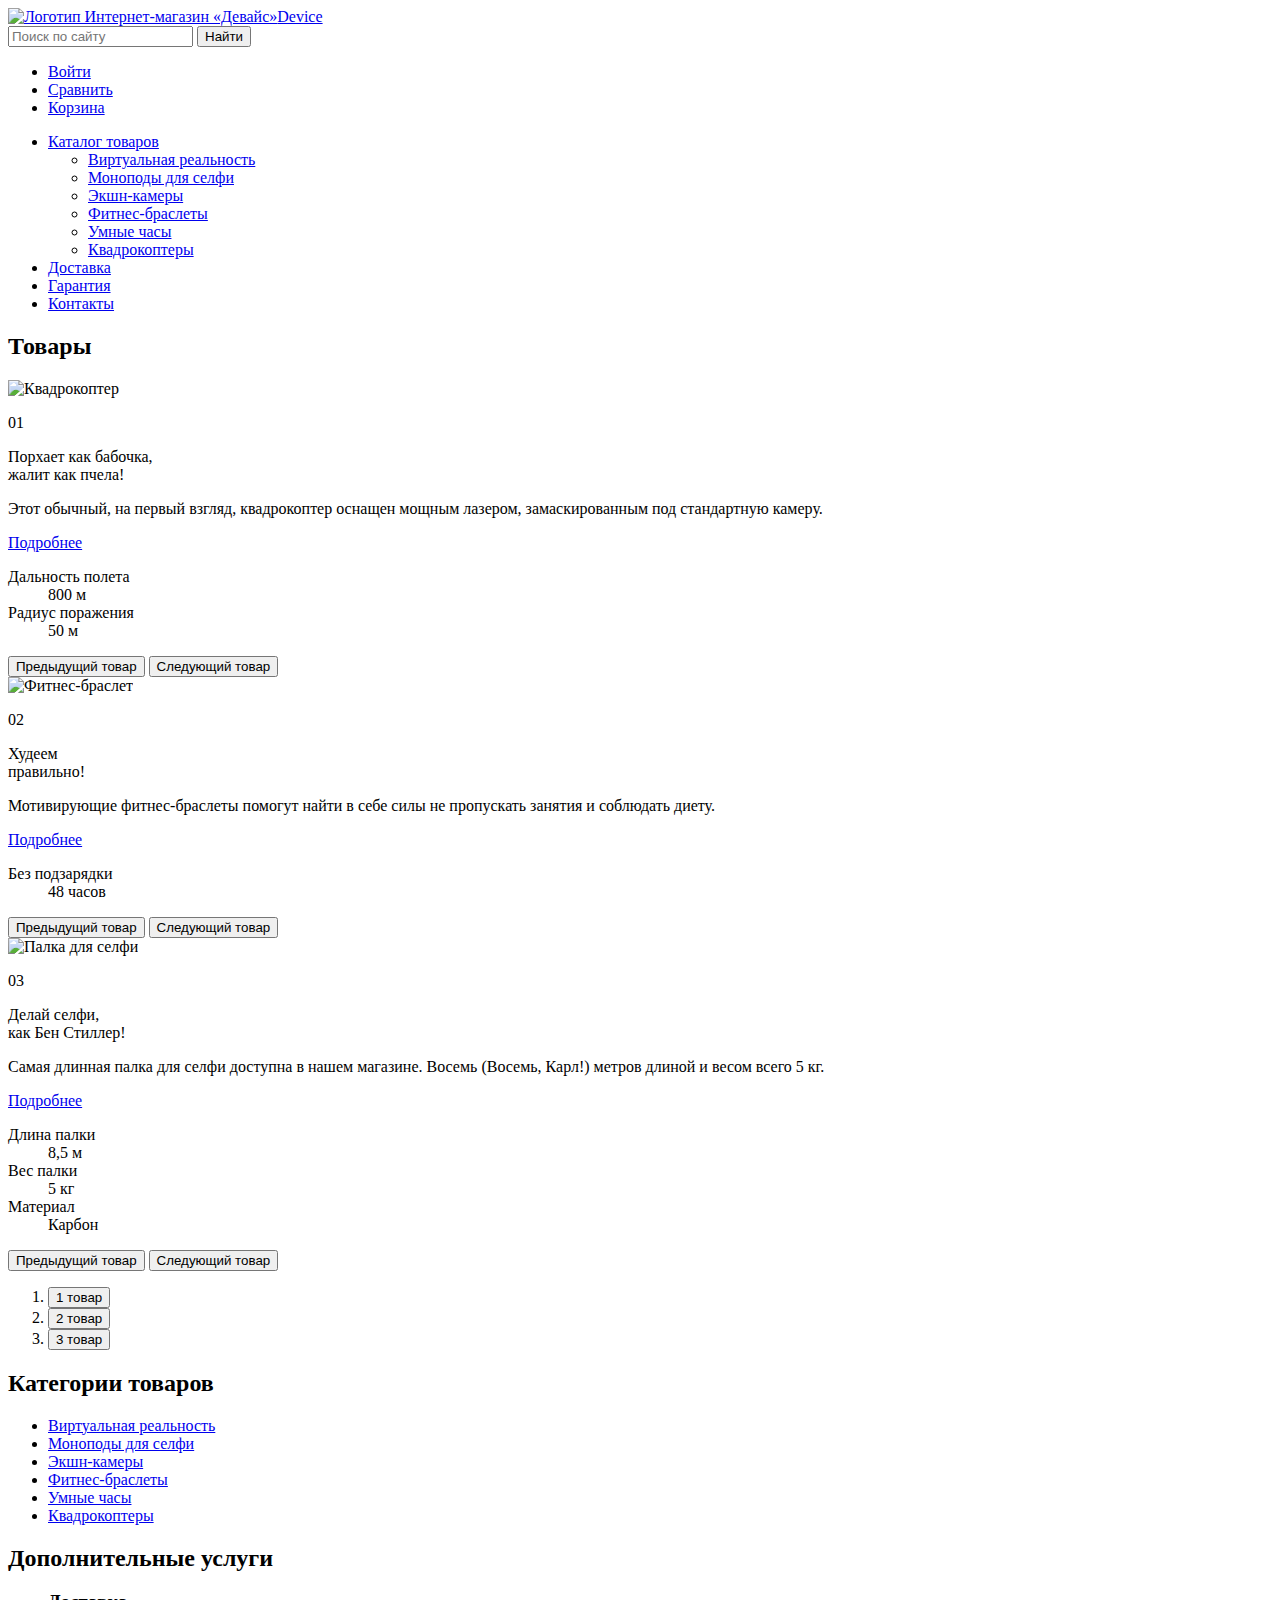
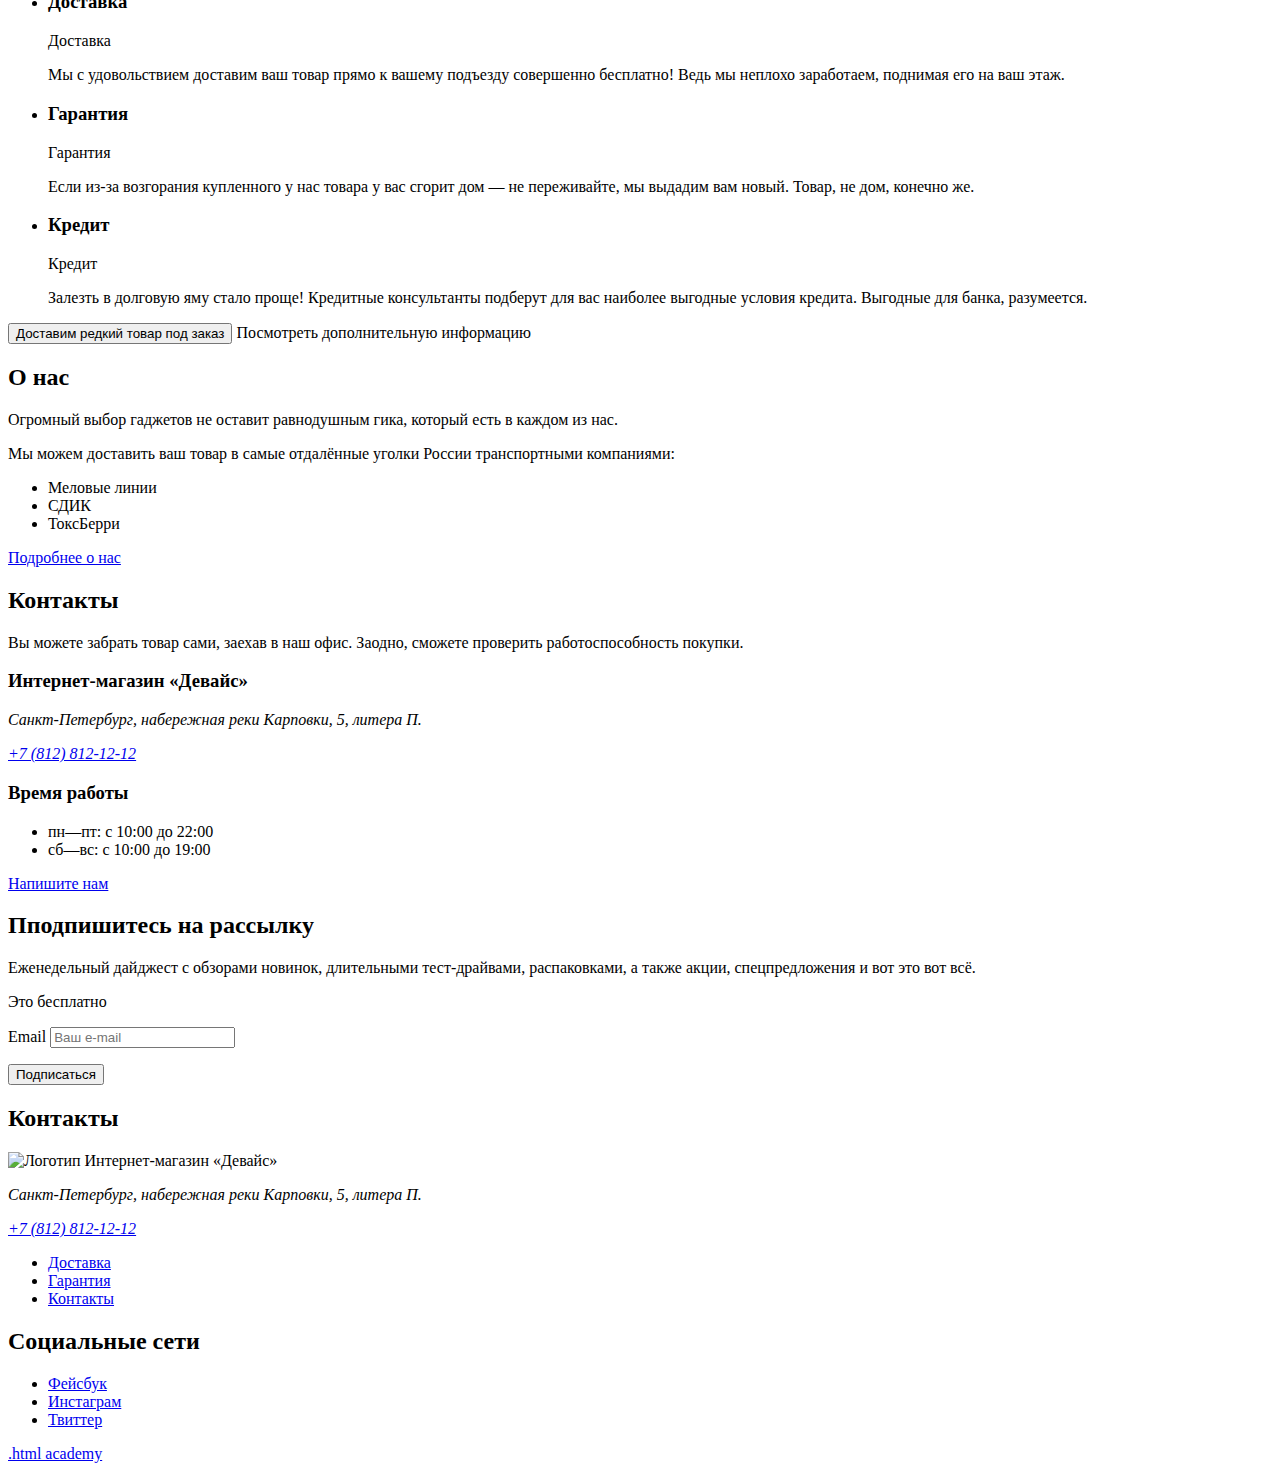
==== index.html @ 85c56234 "Добавление разметки главной страницы" ====
<!DOCTYPE html>
<html lang="ru">
  <head>
    <meta charset="utf-8">
    <title>HTML Academy: Девайс</title>
  </head>
  <body>
    <header>
      <a class="page-header_logo" href="index.html"> <img src="" alt="Логотип Интернет-магазин «Девайс»">Device</a>
      <div class="user-menu"> 
        <form>
          <input type="text" name="search" method="get" placeholder="Поиск по сайту">
          <button type="submit">Найти</button>
        </form>
        <ul>
          <li><a href="#">Войти</a></li>
          <li><a href="#">Сравнить</a></li>
          <li><a href="#">Корзина</a></li>
        </ul>
      </div>
      <nav class="main-menu">
        <ul>
          <li><a href="#">Каталог товаров</a></li>
            <ul>
              <li><a href="#">Виртуальная реальность</a></li>
              <li><a href="#">Моноподы для cелфи</a></li>
              <li><a href="#">Экшн-камеры</a></li>
              <li><a href="#">Фитнес-браслеты</a></li>
              <li><a href="#">Умные часы</a></li>
              <li><a href="#">Квадрокоптеры</a></li>
            </ul>
          <li><a href="#">Доставка</a></li>
          <li><a href="#">Гарантия</a></li>
          <li><a href="#">Контакты</a></li>
        </ul>
      </nav>
    </header>
    <main>
      <section class="items">
        <h2 class="visually-hidden">Товары</h2>
        <div class="item">
          <img class="slider-image" src="" alt="Квадрокоптер" >
          <p>01</p>
          <p>Порхает как бабочка,<br>
           жалит как пчела!</p>
          <p>Этот обычный, на первый взгляд, квадрокоптер оснащен мощным лазером, замаскированным под стандартную камеру.</p>
           <a href="#">Подробнее</a>
           <table>
             <dl>
               <dt>Дальность полета</dt>
                 <dd>800 м</dd>
               <dt>Радиус поражения</dt>
                 <dd>50 м</dd>
             </dl>
           </table>
          <button class="slider-button slider-prev" type="button">
          <span class="visually-hidden">Предыдущий товар</span>
          </button>
          <button class="slider-button slider-next" type="button">
          <span class="visually-hidden">Следующий товар</span>
          </button>
        </div>
        <div class="item">
          <img class="slider-image" src="" alt="Фитнес-браслет" >
          <p>02</p>
          <p>Худеем<br>
            правильно!</p>
          <p>Мотивирующие фитнес-браслеты помогут найти в себе силы не пропускать занятия и соблюдать диету.</p>
           <a href="#">Подробнее</a>
           <table>
             <dl>
               <dt>Без подзарядки</dt>
                 <dd>48 часов</dd>
             </dl>
           </table>
          <button class="slider-button slider-prev" type="button">
          <span class="visually-hidden">Предыдущий товар</span>
          </button>
          <button class="slider-button slider-next" type="button">
          <span class="visually-hidden">Следующий товар</span>
          </button>
        </div>
        <div class="item">
          <img class="slider-image" src="" alt="Палка для селфи" >
          <p>03</p>
          <p>Делай селфи,<br>
            как Бен Стиллер!</p>
          <p>Самая длинная палка для селфи доступна в нашем магазине. Восемь (Восемь, Карл!) метров длиной и весом всего 5 кг.</p>
           <a href="#">Подробнее</a>
           <table>
             <dl>
               <dt>Длина палки</dt>
                <dd>8,5 м</dd>
              <dt>Вес палки</dt>
               <dd>5 кг</dd>
              <dt>Материал</dt>
                <dd>Карбон</dd>
             </dl>
           </table>
          <button class="slider-button slider-prev" type="button">
          <span class="visually-hidden">Предыдущий товар</span>
          </button>
          <button class="slider-button slider-next" type="button">
          <span class="visually-hidden">Следующий товар</span>
          </button>
        </div>
        <ol class="slider-pagination">
          <li class="slider-pagination-item">
            <button class="slider-pagination-button slider-pagination-button-current" type="button">
              <span class="visually-hidden">1 товар</span>
            </button>
          </li>
          <li class="slider-pagination-item">
            <button class="slider-pagination-button" type="button">
              <span class="visually-hidden">2 товар</span>
            </button>
          </li>
          <li class="slider-pagination-item">
            <button class="slider-pagination-button" type="button">
              <span class="visually-hidden">3 товар</span>
            </button>
          </li>
         </ol>
      </section>
      <section class="categories">
        <h2 class="visually-hidden">Категории товаров</h2>
        <ul>
          <li><a href="#">Виртуальная реальность</a></li>
          <li><a href="#">Моноподы для селфи</a></li>
          <li><a href="#">Экшн-камеры</a></li>
          <li><a href="#">Фитнес-браслеты</a></li>
          <li><a href="#">Умные часы</a></li>
          <li><a href="#">Квадрокоптеры</a></li>
        </ul>
      </section>
      <section class="services">
        <h2 class="visually-hidden">Дополнительные услуги</h2>
        <ul class="services-list">
          <li class="services-item">
            <h3>Доставка</h3>
            <span class="services-name">Доставка</span>
            <p>Мы с удовольствием доставим ваш товар прямо к вашему подъезду совершенно бесплатно! Ведь мы неплохо заработаем, поднимая его на ваш этаж.</p>
          </li>
          <li class="services-item">
            <h3>Гарантия</h3>
            <span class="services-name">Гарантия</span>
            <p>Если из-за возгорания купленного у нас товара у вас сгорит дом — не переживайте, мы выдадим вам новый. Товар, не дом, конечно же.</p>
          </li>
          <li class="services-item">
            <h3>Кредит</h3>
            <span class="services-name">Кредит</span>
            <p>Залезть в долговую яму стало проще! Кредитные консультанты подберут для вас наиболее выгодные условия кредита. Выгодные для банка, разумеется.</p>
          </li>
        </ul>
      </section>
      <section class="delivery">
        <button class="button">Доставим редкий товар под заказ</button>
        <span class="visually-hidden">Посмотреть дополнительную информацию</span>
      </section>
      <section class="about">
        <h2>О нас</h2>
        <p>Огромный выбор гаджетов не оставит равнодушным гика, который есть в каждом из нас.</p>
        <p>Мы можем доставить ваш товар в самые отдалённые уголки России транспортными компаниями:</p>
        <ul class="delivery-companies">
          <li class="delivery-company">Меловые линии</li>
          <li class="delivery-company">СДИК</li>
          <li class="delivery-company">ТоксБерри</li>
        </ul>
        <a href="#">Подробнее о нас</a>
     </section>
     <section class="contacts">
       <h2>Контакты</h2>
       <p>Вы можете забрать товар сами, заехав в наш офис.
        Заодно, сможете проверить работоспособность покупки. </p>
        <h3>Интернет-магазин «Девайс»</h3>
        <address class="contacts-address">
          <p class="contacts-address-text">Санкт-Петербург, набережная реки Карповки, 5, литера П.</p>
          <a class="contacts-phone" href="tel:88128121212">+7 (812) 812-12-12</a>
        </address>
        <h3 class="contacts-subtitle">Время работы</h3>
        <ul class="contacts-schedule">
          <li class="contacts-schedule-item">пн—пт: с 10:00 до 22:00</li>
          <li class="contacts-schedule-item">сб—вс: с 10:00 до 19:00</li>
        </ul>
        <a class="button" href="#">Напишите нам</a>
     </section>
     <section class="newsletter">
      <h2 class="page-footer-title">Пподпишитесь на рассылку</h2>
      <p>Еженедельный дайджест с обзорами новинок, длительными тест-драйвами, распаковками, а также акции, спецпредложения и вот это вот всё.</p>
      <p>Это бесплатно</p>
      <form class="newsletter-form" action="https://echo.htmlacademy.ru/" method="post">
        <p class="newsletter-email">
          <label class="visually-hidden" for="newsletter-email">Email</label>
          <input class="field"  placeholder="Ваш e-mail" type="email" name="newsletter-email" id="newsletter-email" required>
        </p>
        <button class="button newsletter-button" type="submit">
          <span>Подписаться</span>
        </button>
      </form>
    </section>
    </main>
    <footer class="page-footer">
      <section class="footer-contacts">
        <h2 class="visually-hidden">Контакты</h2>
        <img class="footer-contacts-logo" src="" alt="Логотип Интернет-магазин «Девайс»">
        <address class="footer-contacts-address">
          <p class="about-text">Санкт-Петербург, набережная реки Карповки, 5, литера П.</p>
          <a class="contacts-phone" href="tel:88128121212">+7 (812) 812-12-12</a>
        </address>
      </section>
      <section class="footer-menu">
        <ul>
          <li><a href="#">Доставка</a></li>
          <li><a href="#">Гарантия</a></li>
          <li><a href="#">Контакты</a></li>
        </ul>
      </section>
      <section class="footer-social">
        <h2 class="visually-hidden">Социальные сети</h2>
        <ul class="footer-social-list">
          <li class="footer-social-item">
            <a class="button" href="#">
              <span class="visually-hidden">Фейсбук</span>
            </a>
          </li>          
          <li class="footer-social-item">
            <a class="button" href="#">
              <span class="visually-hidden">Инстаграм</span>
            </a>
          </li>          
          <li class="footer-social-item">
            <a class="button" href="#">
              <span class="visually-hidden">Твиттер</span>
            </a>
          </li>
        </ul>
        <p class="about-text"><a class="htmlacademy-link" href="https://htmlacademy.ru/">.html academy</a></p>
      </section>
    </footer>
  </body>
</html>
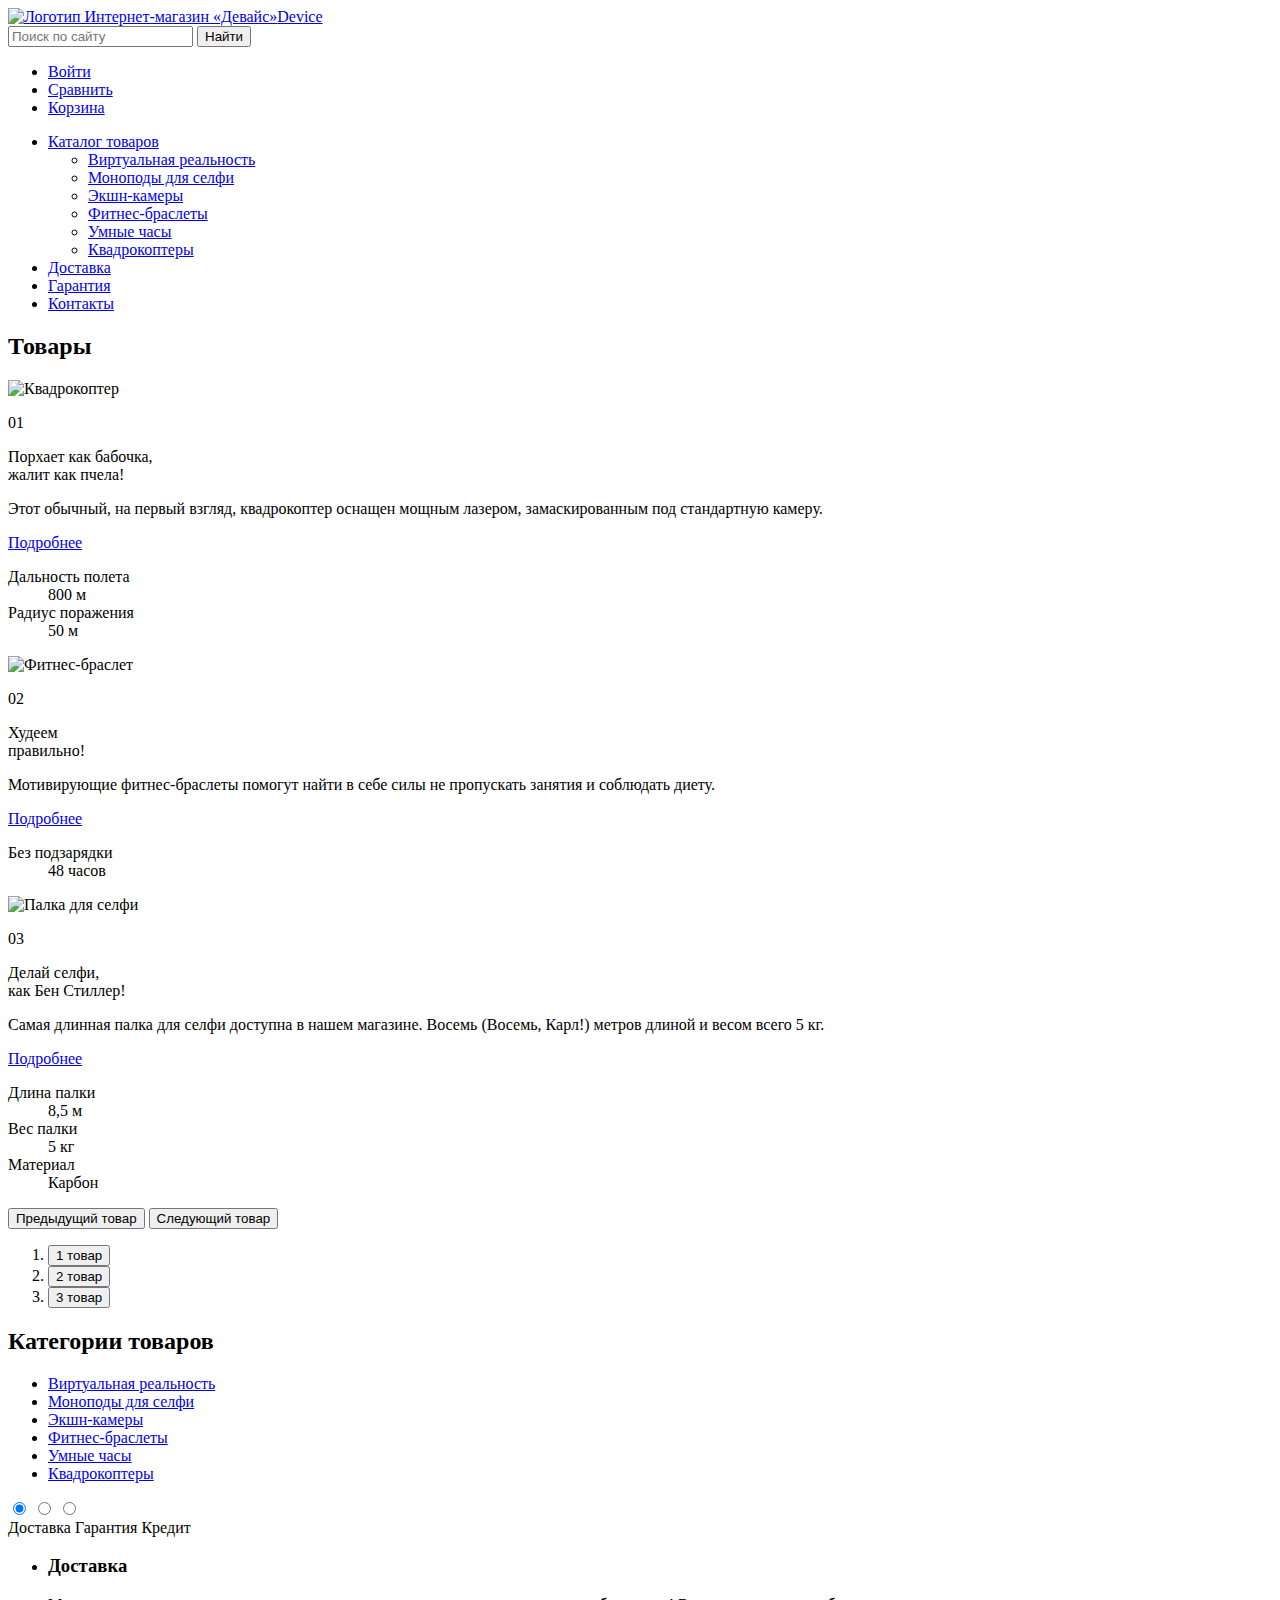
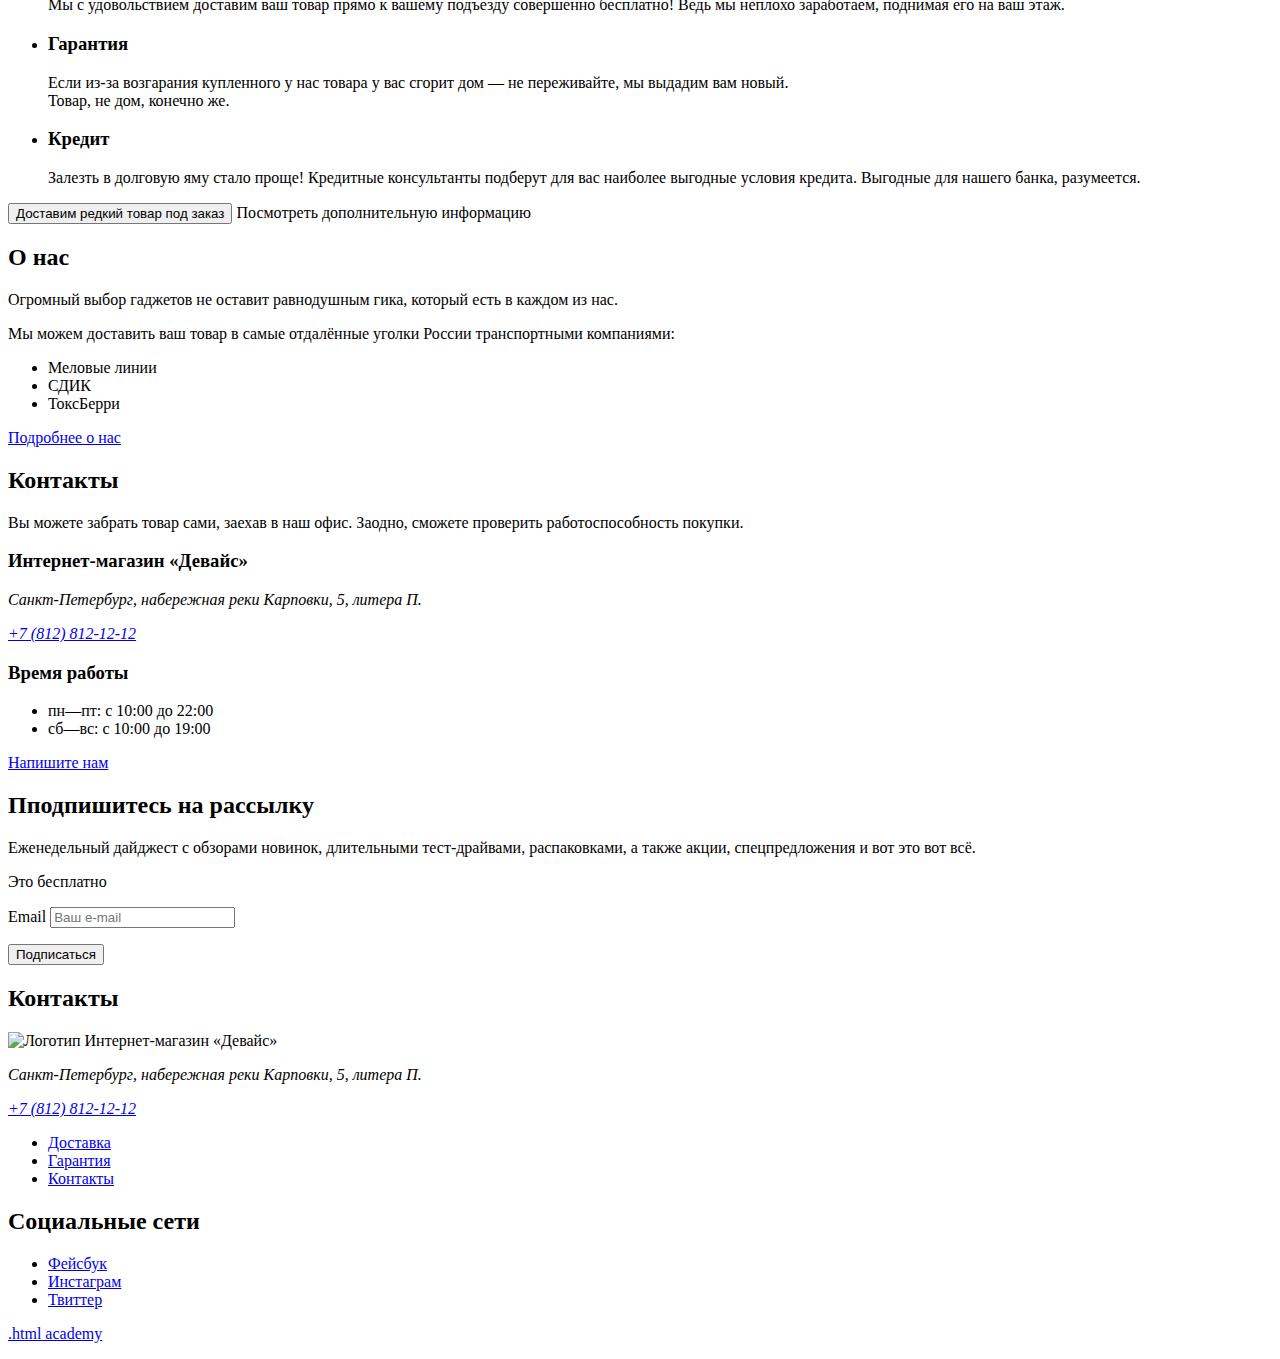
==== commit 9ace1895: "разметка главной страницы" ====
--- a/index.html
+++ b/index.html
@@ -9,7 +9,7 @@
       <a class="page-header_logo" href="index.html"> <img src="" alt="Логотип Интернет-магазин «Девайс»">Device</a>
       <div class="user-menu"> 
         <form>
-          <input type="text" name="search" method="get" placeholder="Поиск по сайту">
+          <input type="search" name="search" placeholder="Поиск по сайту">
           <button type="submit">Найти</button>
         </form>
         <ul>
@@ -20,15 +20,15 @@
       </div>
       <nav class="main-menu">
         <ul>
-          <li><a href="#">Каталог товаров</a></li>
-            <ul>
+          <li><a href="catalog.html">Каталог товаров</a>
+            <ul class="sub-menu">
               <li><a href="#">Виртуальная реальность</a></li>
               <li><a href="#">Моноподы для cелфи</a></li>
               <li><a href="#">Экшн-камеры</a></li>
               <li><a href="#">Фитнес-браслеты</a></li>
               <li><a href="#">Умные часы</a></li>
               <li><a href="#">Квадрокоптеры</a></li>
-            </ul>
+            </ul></li>
           <li><a href="#">Доставка</a></li>
           <li><a href="#">Гарантия</a></li>
           <li><a href="#">Контакты</a></li>
@@ -45,20 +45,12 @@
            жалит как пчела!</p>
           <p>Этот обычный, на первый взгляд, квадрокоптер оснащен мощным лазером, замаскированным под стандартную камеру.</p>
            <a href="#">Подробнее</a>
-           <table>
              <dl>
                <dt>Дальность полета</dt>
                  <dd>800 м</dd>
                <dt>Радиус поражения</dt>
                  <dd>50 м</dd>
              </dl>
-           </table>
-          <button class="slider-button slider-prev" type="button">
-          <span class="visually-hidden">Предыдущий товар</span>
-          </button>
-          <button class="slider-button slider-next" type="button">
-          <span class="visually-hidden">Следующий товар</span>
-          </button>
         </div>
         <div class="item">
           <img class="slider-image" src="" alt="Фитнес-браслет" >
@@ -67,18 +59,10 @@
             правильно!</p>
           <p>Мотивирующие фитнес-браслеты помогут найти в себе силы не пропускать занятия и соблюдать диету.</p>
            <a href="#">Подробнее</a>
-           <table>
-             <dl>
+            <dl>
                <dt>Без подзарядки</dt>
                  <dd>48 часов</dd>
-             </dl>
-           </table>
-          <button class="slider-button slider-prev" type="button">
-          <span class="visually-hidden">Предыдущий товар</span>
-          </button>
-          <button class="slider-button slider-next" type="button">
-          <span class="visually-hidden">Следующий товар</span>
-          </button>
+            </dl>
         </div>
         <div class="item">
           <img class="slider-image" src="" alt="Палка для селфи" >
@@ -87,7 +71,6 @@
             как Бен Стиллер!</p>
           <p>Самая длинная палка для селфи доступна в нашем магазине. Восемь (Восемь, Карл!) метров длиной и весом всего 5 кг.</p>
            <a href="#">Подробнее</a>
-           <table>
              <dl>
                <dt>Длина палки</dt>
                 <dd>8,5 м</dd>
@@ -96,14 +79,13 @@
               <dt>Материал</dt>
                 <dd>Карбон</dd>
              </dl>
-           </table>
+        </div>
           <button class="slider-button slider-prev" type="button">
           <span class="visually-hidden">Предыдущий товар</span>
           </button>
           <button class="slider-button slider-next" type="button">
           <span class="visually-hidden">Следующий товар</span>
           </button>
-        </div>
         <ol class="slider-pagination">
           <li class="slider-pagination-item">
             <button class="slider-pagination-button slider-pagination-button-current" type="button">
@@ -133,25 +115,31 @@
           <li><a href="#">Квадрокоптеры</a></li>
         </ul>
       </section>
-      <section class="services">
-        <h2 class="visually-hidden">Дополнительные услуги</h2>
-        <ul class="services-list">
-          <li class="services-item">
-            <h3>Доставка</h3>
-            <span class="services-name">Доставка</span>
-            <p>Мы с удовольствием доставим ваш товар прямо к вашему подъезду совершенно бесплатно! Ведь мы неплохо заработаем, поднимая его на ваш этаж.</p>
-          </li>
-          <li class="services-item">
-            <h3>Гарантия</h3>
-            <span class="services-name">Гарантия</span>
-            <p>Если из-за возгорания купленного у нас товара у вас сгорит дом — не переживайте, мы выдадим вам новый. Товар, не дом, конечно же.</p>
-          </li>
-          <li class="services-item">
-            <h3>Кредит</h3>
-            <span class="services-name">Кредит</span>
-            <p>Залезть в долговую яму стало проще! Кредитные консультанты подберут для вас наиболее выгодные условия кредита. Выгодные для банка, разумеется.</p>
-          </li>
-        </ul>
+      <section class="support">
+        <div class="support__container">
+          <input class="support__btn-1 visually-hidden" type="radio" name="support-toggle" id="support-1" checked="checked">
+          <input class="support__btn-2 visually-hidden" type="radio" name="support-toggle" id="support-2">
+          <input class="support__btn-3 visually-hidden" type="radio" name="support-toggle" id="support-3">
+          <div class="support__nav">
+            <label for="support-1">Доставка</label>
+            <label for="support-2">Гарантия</label>
+            <label for="support-3">Кредит</label>
+          </div>
+          <ul class="support__text">
+            <li class="support__item support__item--1">
+              <h3>Доставка</h3>
+              <p>Мы с удовольствием доставим ваш товар прямо к вашему подъезду совершенно бесплатно! Ведь мы неплохо заработаем, поднимая его на ваш этаж.</p>
+            </li>
+            <li class="support__item support__item--2">
+              <h3>Гарантия</h3>
+              <p>Если из-за возгарания купленного у нас товара у вас сгорит дом — не переживайте, мы выдадим вам новый.<br>Товар, не дом, конечно же.</p>
+            </li>
+            <li class="support__item support__item--3">
+              <h3>Кредит</h3>
+              <p>Залезть в долговую яму стало проще! Кредитные консультанты подберут для вас наиболее выгодные условия кредита. Выгодные для нашего банка, разумеется.</p>
+            </li>
+          </ul>
+        </div>
       </section>
       <section class="delivery">
         <button class="button">Доставим редкий товар под заказ</button>
@@ -193,9 +181,7 @@
           <label class="visually-hidden" for="newsletter-email">Email</label>
           <input class="field"  placeholder="Ваш e-mail" type="email" name="newsletter-email" id="newsletter-email" required>
         </p>
-        <button class="button newsletter-button" type="submit">
-          <span>Подписаться</span>
-        </button>
+        <button class="button newsletter-button" type="submit">Подписаться</button>
       </form>
     </section>
     </main>
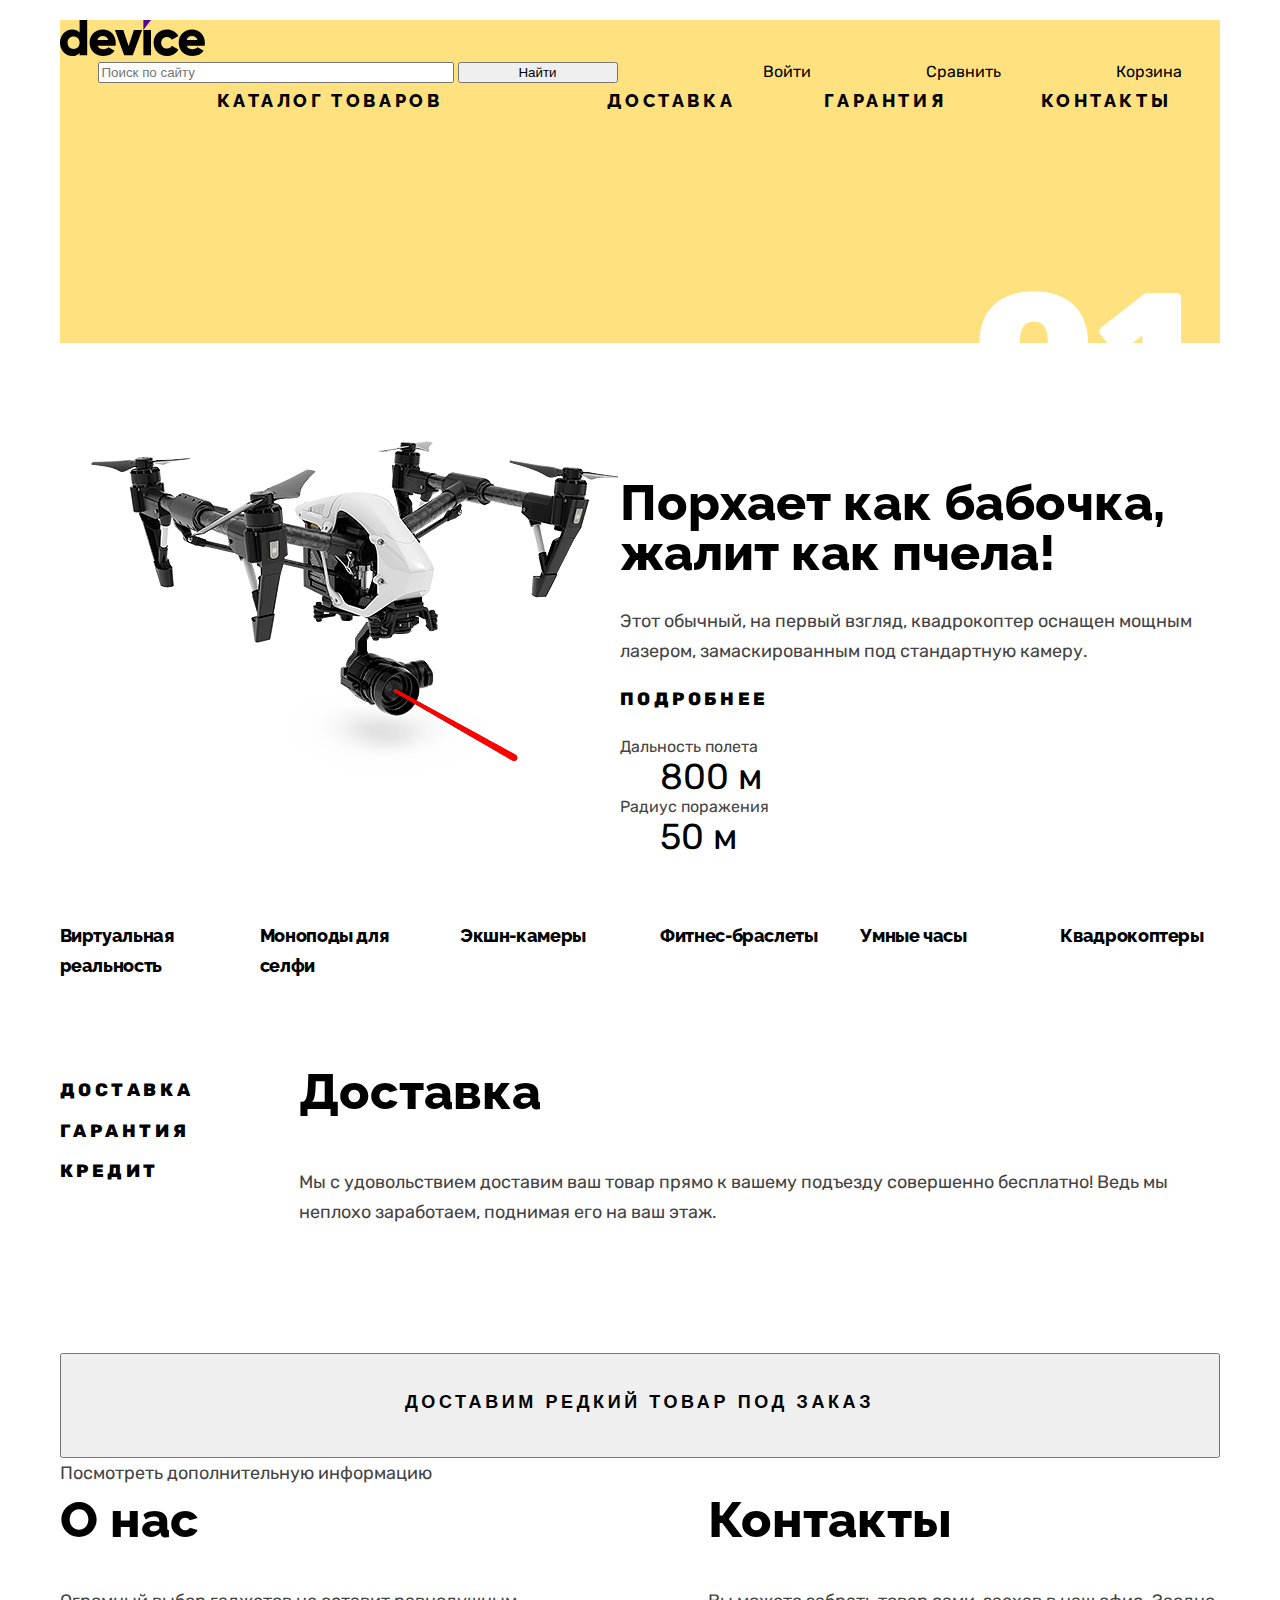
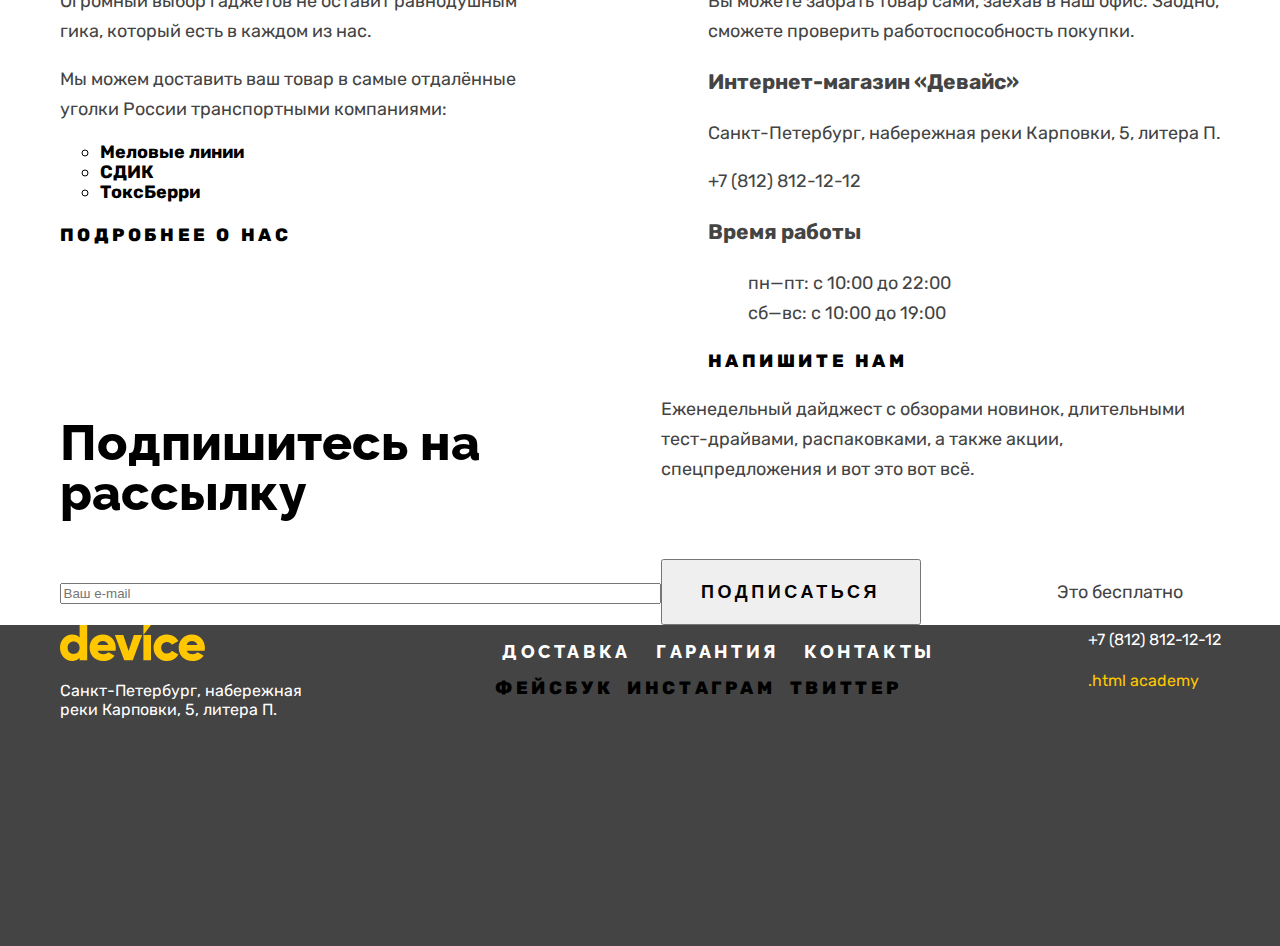
==== commit 56dee6f1: "Сетка страницы и крупных блоков на флексах для главной страницы, страницы каталога" ====
--- a/index.html
+++ b/index.html
@@ -3,81 +3,113 @@
   <head>
     <meta charset="utf-8">
     <title>HTML Academy: Девайс</title>
+    <link rel="stylesheet" href="css/styles.css">
   </head>
   <body>
-    <header>
-      <a class="page-header_logo" href="index.html"> <img src="" alt="Логотип Интернет-магазин «Девайс»">Device</a>
-      <div class="user-menu"> 
-        <form>
+    <header class="page-header">
+      <div class="navigation"> 
+      <a class="page-header_logo" href="index.html">
+        <img class="page-header_logo" src="img/header/logo-header.svg" width="145" height="36" alt="Логотип Интернет-магазин «Девайс»"></a>
+      <div class="user-menu">
+    
+        <form class="search">
           <input type="search" name="search" placeholder="Поиск по сайту">
           <button type="submit">Найти</button>
         </form>
-        <ul>
-          <li><a href="#">Войти</a></li>
-          <li><a href="#">Сравнить</a></li>
-          <li><a href="#">Корзина</a></li>
+        <ul class="navigation-list">
+          <li class="navigation-item">
+            <a class="navigation-link" href="#">Войти</a>
+          </li>
+          <li class="navigation-item">
+            <a class="navigation-link" href="#">Сравнить</a>
+          </li>
+          <li class="navigation-item">
+            <a class="navigation-link" href="#">Корзина</a>
+          </li>
         </ul>
       </div>
-      <nav class="main-menu">
-        <ul>
-          <li><a href="catalog.html">Каталог товаров</a>
-            <ul class="sub-menu">
-              <li><a href="#">Виртуальная реальность</a></li>
-              <li><a href="#">Моноподы для cелфи</a></li>
-              <li><a href="#">Экшн-камеры</a></li>
-              <li><a href="#">Фитнес-браслеты</a></li>
-              <li><a href="#">Умные часы</a></li>
-              <li><a href="#">Квадрокоптеры</a></li>
+      <nav class="main-container main-menu">
+        <ul class="main-menu-list">
+          <li class="main-menu-item head-sub"><a class="main-menu-link" href="catalog.html">Каталог товаров</a>
+            <ul class="sub-menu-list">
+              <li class="sub-menu-item">
+                <a class="sub-menu-link" href="#">Виртуальная реальность</a>
+              </li>
+              <li class="sub-menu-item">
+                <a class="sub-menu-link" href="#">Моноподы для cелфи</a>
+              </li>
+              <li class="sub-menu-item">
+                <a class="sub-menu-link" href="#">Экшн-камеры</a>
+              </li>
+              <li class="sub-menu-item">
+                <a class="sub-menu-link" href="#">Фитнес-браслеты</a>
+              </li>
+              <li class="sub-menu-item">
+                <a class="sub-menu-link" href="#">Умные часы</a>
+              </li>
+              <li class="sub-menu-item">
+                <a class="sub-menu-link" href="#">Квадрокоптеры</a>
+              </li>
             </ul></li>
-          <li><a href="#">Доставка</a></li>
-          <li><a href="#">Гарантия</a></li>
-          <li><a href="#">Контакты</a></li>
+          <li class="main-menu-item">
+            <a class="main-menu-link" href="#">Доставка</a>
+          </li>
+          <li class="main-menu-item">
+            <a class="main-menu-link" href="#">Гарантия</a>
+          </li>
+          <li class="main-menu-item">
+            <a class="main-menu-link" href="#">Контакты</a>
+          </li>
         </ul>
       </nav>
+    </div>
     </header>
-    <main>
+    <main class="main-index">
+      <div class="page-container">
       <section class="items">
         <h2 class="visually-hidden">Товары</h2>
         <div class="item">
-          <img class="slider-image" src="" alt="Квадрокоптер" >
-          <p>01</p>
-          <p>Порхает как бабочка,<br>
+          <img class="slider-image" src="img/slider/slider-1.png" width="560" height="560" alt="Квадрокоптер" >
+          <div class="item-desc">
+          <p class="item-numder">01</p>
+          <p class="item-title">Порхает как бабочка,<br>
            жалит как пчела!</p>
-          <p>Этот обычный, на первый взгляд, квадрокоптер оснащен мощным лазером, замаскированным под стандартную камеру.</p>
-           <a href="#">Подробнее</a>
+          <p class="item-description">Этот обычный, на первый взгляд, квадрокоптер оснащен мощным лазером, замаскированным под стандартную камеру.</p>
+           <a class="button" href="#">Подробнее</a>
              <dl>
-               <dt>Дальность полета</dt>
-                 <dd>800 м</dd>
-               <dt>Радиус поражения</dt>
-                 <dd>50 м</dd>
+               <dt class="description">Дальность полета</dt>
+                 <dd class="value">800 м</dd>
+               <dt class="description">Радиус поражения</dt>
+                 <dd class="value">50 м</dd>
              </dl>
+            </div>
+        </div>
+      <!--  <div class="item">
+          <img class="slider-image" src="img/slider/slider-2.png" width="560" height="560" alt="Фитнес-браслет" >
+          <p class="item-numder">02</p>
+          <p class="item-title">Худеем<br>
+            правильно!</p>
+          <p class="item-description">Мотивирующие фитнес-браслеты помогут найти в себе силы не пропускать занятия и соблюдать диету.</p>
+           <a class="button" href="#">Подробнее</a>
+            <dl>
+               <dt class="description">Без подзарядки</dt>
+                 <dd class="value">48 часов</dd>
+            </dl>
         </div>
         <div class="item">
-          <img class="slider-image" src="" alt="Фитнес-браслет" >
-          <p>02</p>
-          <p>Худеем<br>
-            правильно!</p>
-          <p>Мотивирующие фитнес-браслеты помогут найти в себе силы не пропускать занятия и соблюдать диету.</p>
-           <a href="#">Подробнее</a>
-            <dl>
-               <dt>Без подзарядки</dt>
-                 <dd>48 часов</dd>
-            </dl>
-        </div>
-        <div class="item">
-          <img class="slider-image" src="" alt="Палка для селфи" >
-          <p>03</p>
-          <p>Делай селфи,<br>
+          <img class="slider-image" src="img/slider/slider-3.png" width="560" height="560" alt="Палка для селфи" >
+          <p class="item-numder">03</p>
+          <p class="item-title">Делай селфи,<br>
             как Бен Стиллер!</p>
-          <p>Самая длинная палка для селфи доступна в нашем магазине. Восемь (Восемь, Карл!) метров длиной и весом всего 5 кг.</p>
-           <a href="#">Подробнее</a>
+          <p class="item-description">Самая длинная палка для селфи доступна в нашем магазине. Восемь (Восемь, Карл!) метров длиной и весом всего 5 кг.</p>
+           <a class="button" href="#">Подробнее</a>
              <dl>
-               <dt>Длина палки</dt>
-                <dd>8,5 м</dd>
-              <dt>Вес палки</dt>
-               <dd>5 кг</dd>
-              <dt>Материал</dt>
-                <dd>Карбон</dd>
+               <dt class="description">Длина палки</dt>
+                <dd class="value">8,5 м</dd>
+              <dt class="description">Вес палки</dt>
+               <dd class="value">5 кг</dd>
+              <dt class="description">Материал</dt>
+                <dd class="value">Карбон</dd>
              </dl>
         </div>
           <button class="slider-button slider-prev" type="button">
@@ -101,43 +133,44 @@
             <button class="slider-pagination-button" type="button">
               <span class="visually-hidden">3 товар</span>
             </button>
-          </li>
+          </li> -->
          </ol>
       </section>
       <section class="categories">
         <h2 class="visually-hidden">Категории товаров</h2>
-        <ul>
-          <li><a href="#">Виртуальная реальность</a></li>
-          <li><a href="#">Моноподы для селфи</a></li>
-          <li><a href="#">Экшн-камеры</a></li>
-          <li><a href="#">Фитнес-браслеты</a></li>
-          <li><a href="#">Умные часы</a></li>
-          <li><a href="#">Квадрокоптеры</a></li>
+        <ul class="categories-list">
+          <li class="categories-item"><a class="categories-link" href="#">Виртуальная реальность</a></li>
+          <li class="categories-item"><a class="categories-link" href="#">Моноподы для селфи</a></li>
+          <li class="categories-item"><a class="categories-link" href="#">Экшн-камеры</a></li>
+          <li class="categories-item"><a class="categories-link" href="#">Фитнес-браслеты</a></li>
+          <li class="categories-item"><a class="categories-link" href="#">Умные часы</a></li>
+          <li class="categories-item"><a class="categories-link" href="#">Квадрокоптеры</a></li>
         </ul>
       </section>
       <section class="support">
-        <div class="support__container">
-          <input class="support__btn-1 visually-hidden" type="radio" name="support-toggle" id="support-1" checked="checked">
-          <input class="support__btn-2 visually-hidden" type="radio" name="support-toggle" id="support-2">
-          <input class="support__btn-3 visually-hidden" type="radio" name="support-toggle" id="support-3">
-          <div class="support__nav">
+        <div class="support-container">
+          <input class="support-btn-1 visually-hidden" type="radio" name="support-toggle" id="support-1" checked="checked">
+          <input class="support-btn-2 visually-hidden" type="radio" name="support-toggle" id="support-2">
+          <input class="support-btn-3 visually-hidden" type="radio" name="support-toggle" id="support-3">
+          <div class="support-nav">
             <label for="support-1">Доставка</label>
             <label for="support-2">Гарантия</label>
             <label for="support-3">Кредит</label>
           </div>
-          <ul class="support__text">
-            <li class="support__item support__item--1">
-              <h3>Доставка</h3>
-              <p>Мы с удовольствием доставим ваш товар прямо к вашему подъезду совершенно бесплатно! Ведь мы неплохо заработаем, поднимая его на ваш этаж.</p>
+          <ul class="support-text">
+            <li class="support-item support-item-1">
+              <h3 class="support-title">Доставка</h3>
+              <p class="support-description">Мы с удовольствием доставим ваш товар прямо к вашему подъезду совершенно бесплатно! Ведь мы неплохо заработаем, поднимая его на ваш этаж.</p>
             </li>
-            <li class="support__item support__item--2">
-              <h3>Гарантия</h3>
-              <p>Если из-за возгарания купленного у нас товара у вас сгорит дом — не переживайте, мы выдадим вам новый.<br>Товар, не дом, конечно же.</p>
+            <!--
+            <li class="support-item support-item-2">
+              <h3 class="support-title">Гарантия</h3>
+              <p class="support-description">Если из-за возгарания купленного у нас товара у вас сгорит дом — не переживайте, мы выдадим вам новый.<br>Товар, не дом, конечно же.</p>
             </li>
-            <li class="support__item support__item--3">
-              <h3>Кредит</h3>
-              <p>Залезть в долговую яму стало проще! Кредитные консультанты подберут для вас наиболее выгодные условия кредита. Выгодные для нашего банка, разумеется.</p>
-            </li>
+            <li class="support-item support-item-3">
+              <h3 class="support-title">Кредит</h3>
+              <p class="support-description">Залезть в долговую яму стало проще! Кредитные консультанты подберут для вас наиболее выгодные условия кредита. Выгодные для нашего банка, разумеется.</p>
+            </li> -->
           </ul>
         </div>
       </section>
@@ -145,22 +178,23 @@
         <button class="button">Доставим редкий товар под заказ</button>
         <span class="visually-hidden">Посмотреть дополнительную информацию</span>
       </section>
+      <div class="about-contacts">
       <section class="about">
-        <h2>О нас</h2>
-        <p>Огромный выбор гаджетов не оставит равнодушным гика, который есть в каждом из нас.</p>
-        <p>Мы можем доставить ваш товар в самые отдалённые уголки России транспортными компаниями:</p>
+        <h2 class="about-title">О нас</h2>
+        <p class="about-description">Огромный выбор гаджетов не оставит равнодушным гика, который есть в каждом из нас.</p>
+        <p class="about-description">Мы можем доставить ваш товар в самые отдалённые уголки России транспортными компаниями:</p>
         <ul class="delivery-companies">
           <li class="delivery-company">Меловые линии</li>
           <li class="delivery-company">СДИК</li>
           <li class="delivery-company">ТоксБерри</li>
         </ul>
-        <a href="#">Подробнее о нас</a>
+        <a class="button" href="#">Подробнее о нас</a>
      </section>
      <section class="contacts">
-       <h2>Контакты</h2>
-       <p>Вы можете забрать товар сами, заехав в наш офис.
+       <h2 class="contacts-title">Контакты</h2>
+       <p class="contacts-description">Вы можете забрать товар сами, заехав в наш офис.
         Заодно, сможете проверить работоспособность покупки. </p>
-        <h3>Интернет-магазин «Девайс»</h3>
+        <h3 class="contacts-subtitle">Интернет-магазин «Девайс»</h3>
         <address class="contacts-address">
           <p class="contacts-address-text">Санкт-Петербург, набережная реки Карповки, 5, литера П.</p>
           <a class="contacts-phone" href="tel:88128121212">+7 (812) 812-12-12</a>
@@ -171,34 +205,36 @@
           <li class="contacts-schedule-item">сб—вс: с 10:00 до 19:00</li>
         </ul>
         <a class="button" href="#">Напишите нам</a>
-     </section>
+     </section></div>
      <section class="newsletter">
-      <h2 class="page-footer-title">Пподпишитесь на рассылку</h2>
-      <p>Еженедельный дайджест с обзорами новинок, длительными тест-драйвами, распаковками, а также акции, спецпредложения и вот это вот всё.</p>
-      <p>Это бесплатно</p>
+      <h2 class="page-footer-title">Подпишитесь на рассылку</h2>
+      <p class="newsletter-description">Еженедельный дайджест с обзорами новинок, длительными тест-драйвами, распаковками, а также акции, спецпредложения и вот это вот всё.</p>
       <form class="newsletter-form" action="https://echo.htmlacademy.ru/" method="post">
         <p class="newsletter-email">
           <label class="visually-hidden" for="newsletter-email">Email</label>
           <input class="field"  placeholder="Ваш e-mail" type="email" name="newsletter-email" id="newsletter-email" required>
         </p>
         <button class="button newsletter-button" type="submit">Подписаться</button>
-      </form>
+      </form>      
+      <p class="newsletter-free">Это бесплатно</p>
     </section>
+    </div>
     </main>
     <footer class="page-footer">
+       <div class="page-footer-container">
       <section class="footer-contacts">
         <h2 class="visually-hidden">Контакты</h2>
-        <img class="footer-contacts-logo" src="" alt="Логотип Интернет-магазин «Девайс»">
+        <a class="page-header_logo" href="index.html"><img src="img/logo-footer.svg" width="145" height="36" alt="Логотип Интернет-магазин «Девайс»"></a>
         <address class="footer-contacts-address">
           <p class="about-text">Санкт-Петербург, набережная реки Карповки, 5, литера П.</p>
-          <a class="contacts-phone" href="tel:88128121212">+7 (812) 812-12-12</a>
         </address>
       </section>
+      <div>
       <section class="footer-menu">
-        <ul>
-          <li><a href="#">Доставка</a></li>
-          <li><a href="#">Гарантия</a></li>
-          <li><a href="#">Контакты</a></li>
+        <ul class="footer-menu-list">
+          <li class="footer-menu-item"><a class="footer-menu-link" href="#">Доставка</a></li>
+          <li class="footer-menu-item"><a class="footer-menu-link" href="#">Гарантия</a></li>
+          <li class="footer-menu-item"><a class="footer-menu-link" href="#">Контакты</a></li>
         </ul>
       </section>
       <section class="footer-social">
@@ -220,8 +256,15 @@
             </a>
           </li>
         </ul>
+      </section>
+      </div>
+      <div>
+        <address class="footer-contacts-phone">
+          <a class="contacts-phone-footer" href="tel:88128121212">+7 (812) 812-12-12</a>
+        </address>
         <p class="about-text"><a class="htmlacademy-link" href="https://htmlacademy.ru/">.html academy</a></p>
-      </section>
+    </div>
+  </div>
     </footer>
   </body>
-</html>
+</html>--- a/css/styles.css
+++ b/css/styles.css
@@ -0,0 +1,529 @@
+@font-face {
+    font-family: Raleway;
+    font-style: normal;
+    font-weight: 800;
+    src: url("../fonts/raleway/raleway-800.woff2") format("woff2");
+    font-display: swap;
+}
+  
+@font-face {
+    font-family: Rubik;
+    font-style: normal;
+    font-weight: 400;
+    src: url("../fonts/rubik/rubik-400.woff2") format("woff2");
+    font-display: swap;
+}     
+     
+@font-face {
+font-family: Rubik;
+font-style: normal;
+font-weight: 700;
+src: url("../fonts/rubik/rubik-700.woff2") format("woff2");
+font-display: swap;
+}
+
+@font-face {
+    font-family: Rubik;
+    font-style: normal;
+    font-weight: 800;
+    src: url("../fonts/rubik/rubik-800.woff2") format("woff2");
+    font-display: swap;
+}
+
+html {
+    height: 100%;
+}
+
+body {
+    font-family: Rubik, sans-serif;
+    font-size: 18px;
+    line-height: 30px;
+    background-color: #FFFFFF;
+    color: #444444;
+    margin: 0;
+    display: flex;
+    flex-direction: column;
+    min-height: 100%;
+}
+
+.main-container,
+ {
+    flex-grow: 1;
+}
+
+.navigation {
+    display: flex;
+    width: 1160px;
+    height: 323px;
+    margin: 20px auto 0;
+    background: #FFE17F;
+    flex-direction: column;
+}
+
+.page-header_logo {
+    display: block;
+}
+
+.user-menu {
+    display: flex;
+    margin: 0 auto;
+}
+
+.wrapper {
+    font-size: 0;
+}
+
+.main-menu-list {
+    display: flex;
+    margin: 0 auto;
+    width: 1041px;
+}
+
+.main-menu-list li:hover .sub-menu-list{
+    display: flex;
+    flex-direction: column;
+  }
+
+.sub-menu-list {
+    display: none;
+} 
+.search {
+    width: 550px;
+}
+.search input {
+    width: 356px;
+    margin: 0;
+}
+
+.search button {
+    width: 160px;
+    margin: 0;
+}
+
+.navigation-list {
+    display: flex;
+    margin: 0;
+    padding: 0;
+    width: 535px; 
+}
+
+.navigation-item {
+    margin-left: auto;
+}
+
+.page-header {
+    color: #000000;
+}
+
+.main-menu-item {
+    width: 140px;
+    margin-left: auto;
+}
+
+.head-sub {
+width: 236px;
+margin-right: auto;
+}
+
+.main-menu-link {
+    font-family: Raleway, sans-serif;
+    font-style: normal;
+    font-weight: 800;
+    font-size: 18px;
+    line-height: 21px;
+    letter-spacing: 0.2em;
+    text-transform: uppercase;
+    text-decoration: none;
+    color: #000000;
+
+    margin: 0;
+    padding: 0;
+}
+.sub-menu-link {
+    font-style: normal;
+    font-weight: normal;
+    font-size: 16px;
+    line-height: 18px; 
+    color: #000000;
+    text-transform: none;
+    letter-spacing: 0;
+    text-decoration: none;
+}
+
+ h2.visually-hidden {
+    display: none;
+}
+
+.navigation-link {
+    font-family: Rubik, sans-serif;
+    font-weight: normal;
+    font-size: 16px;
+    line-height: 19px;
+    color: #000000;
+    text-decoration: none;
+}
+
+.item-numder {
+    font-weight: 800;
+    font-size: 180px;
+    color: #FFFFFF;
+    margin: 0;
+    width: 250px;
+    height: 135px;
+    margin-left: auto;
+}
+
+.item {
+    display: flex;
+}
+
+.slider-image {
+    display: block;
+}
+
+.item-title {
+    margin: 0;
+    width: 560px;
+    height: 110px;
+}
+
+.page-container {
+    width: 1161px;
+    margin: 0 auto;
+}
+
+.description {
+    font-size: 16px;
+}
+
+.value {
+    font-size: 36px;
+    line-height: 30px;
+    color: #000000;
+}
+
+.categories-list {
+    display: flex;
+    padding: 0;
+    justify-content: space-between;
+
+}
+
+.categories-item {
+    width: 160px;
+}
+
+.categories-link {
+    font-family: Raleway, sans-serif;
+    font-style: normal;
+    font-weight: 800;
+    font-size: 18px;
+    line-height: 24px;
+    letter-spacing: -0.02em;
+    color: #000000;
+    text-decoration: none;
+}
+
+.item-title, 
+.support-title, 
+.about-title, 
+.contacts-title, 
+.page-footer-title,
+.inner-header-title {
+    font-family: Raleway, sans-serif;
+    font-weight: 800;
+    font-size: 50px;
+    line-height: 50px;
+    color: #000000;
+}
+
+.button,
+.support-nav {
+font-size: 18px;
+line-height: 21px;
+letter-spacing: 0.2em;
+text-transform: uppercase;
+text-decoration: none;
+font-weight: 800;
+color:#000000;
+}
+
+.support-container {
+    display: flex;
+}
+
+.support-nav {
+    width: 280px;
+    padding: 81px 0;
+    display: flex;
+    flex-direction: column;
+    justify-content: space-between;
+
+}
+
+.support-btn-1, 
+.support-btn-2,
+.support-btn-3 {
+    display: none;
+}
+
+.delivery {
+    height: 100px;
+    margin-top: 90px;
+}
+
+.delivery .button {
+    padding-top: 37px;
+    padding-bottom: 43px;
+    width: 1160px;
+}
+
+.delivery-company {
+    font-weight: bold;
+    font-size: 18px;
+    line-height: 20px;
+    color: #000000;
+    list-style-type: circle;
+
+}
+
+.about-contacts {
+    display: flex;
+    justify-content: space-between;
+}
+
+.about {
+    width: 497px;
+}
+
+.contacts {
+    width: 513px;
+}
+
+.contacts-phone,
+.contacts-address-text {
+    font-style: normal;
+    text-decoration: none;
+    color: #444444;
+}
+
+.newsletter {
+    display: flex;
+    flex-wrap: wrap;
+}
+
+.page-footer-title {
+    width: 560px;
+    margin-right: 40px;
+}
+
+p.newsletter-description {
+    width: 560px;
+    margin-left: auto;
+}
+.newsletter-form {
+    display: flex;
+}
+
+label.visually-hidden {
+    display: none;
+}
+
+.field {
+    width: 593px;
+}
+
+.newsletter-button {
+    width: 260px;
+    padding: 0;
+}
+
+.newsletter-free {
+    width: 164px;
+    margin-left: auto;
+}
+
+footer {
+    font-family: Rubik, sans-serif;
+    background: #444444;
+    font-size: 16px;
+    line-height: 19px;
+    color: #FFFFFF;
+
+}
+
+.page-footer-container {
+    display: flex;
+    margin: 0 auto;
+    width: 1161px; 
+    justify-content: space-between;
+    height: 321px;
+}
+
+.footer-contacts-address {
+    width: 250px;
+}
+
+.footer-menu-list {
+    display: flex;
+    width: 458px;
+    justify-content: space-around;
+}
+
+.footer-social-list {
+    display: flex;
+    justify-content: center;
+    padding: 0px;
+}
+
+.footer-social-item {
+    margin-right: 14px;
+}
+
+.footer-social-item:last-child {
+    margin-right: 0;
+}
+
+.footer-menu-link,
+.contacts-phone-footer,
+.htmlacademy-link {
+    text-decoration: none;
+    color: #FFFFFF;
+}
+
+.footer-menu-link{
+    font-family: Raleway, sans-serif;
+    font-style: normal;
+    font-weight: 800;
+    font-size: 18px;
+    line-height: 21px;
+    text-align: center;
+    letter-spacing: 0.2em;
+    text-transform: uppercase;
+}
+
+.about-text {
+    font-style: normal;
+}
+
+.contacts-phone-footer {
+    font-style: normal;
+    font-size: 16px;
+    line-height: 30px;
+}
+
+.htmlacademy-link {
+    color: #FFC700;
+}
+
+.breadcrumbs-link {
+    font-style: normal;
+    font-weight: normal;
+    font-size: 16px;
+    line-height: 19px;
+    opacity: 0.6;
+    text-decoration: none;
+    color: black;
+}
+
+.filter,
+.sorting-title {
+    font-family: Raleway, sans-serif;
+    font-weight: 800;
+    font-size: 16px;
+    line-height: 19px;
+    letter-spacing: 0.2em;
+    text-transform: uppercase;
+    color: #000000;
+} 
+
+.catalog-filter-title {
+    font-style: normal;
+    font-weight: bold;
+    font-size: 18px;
+    line-height: 20px;
+    letter-spacing: -0.02em;
+    color: #000000;
+}
+
+.control-label {
+    font-style: normal;
+    font-weight: normal;
+    font-size: 16px;
+    line-height: 19px;
+    color: #000000;
+}
+
+.filter {
+
+    width: 330px;
+    padding-top: 25px;
+    padding-left: 64px;
+    background: #DCDCDC;
+}
+
+.sorting-type,
+.catalog-filter,
+.pagination {
+    background: #EBEBEB;
+}
+
+.pagination-link {
+    font-size: 16px;
+    line-height: 19px;
+    text-align: center;
+    opacity: 0.3;
+    text-decoration: none;
+    color: #444444;
+}
+
+.pagination-prev,
+.pagination-next {
+    font-family: Raleway, sans-serif;
+    font-style: normal;
+    font-weight: 800;
+    font-size: 16px;
+    line-height: 19px;
+    align-items: center;
+    letter-spacing: 0.2em;
+    text-transform: uppercase;
+    color: #000000;
+    opacity: 1;
+}
+
+.product-card-link {
+    text-decoration: none;
+    font-style: normal;
+    font-weight: bold;
+    line-height: 24px;
+    letter-spacing: -0.02em;
+    color: #000000;
+}
+
+.product-card-price {
+    font-style: normal;
+    font-weight: normal;
+    line-height: 21px;
+    text-align: right;
+}
+
+li {
+    list-style-type: none; 
+   }
+
+.catalog-products {
+    display: flex;
+}
+
+.catalog-filter {
+    width: 207px;
+    margin-right: 68px;
+}
+
+.catalog-right-column {
+    width: 760px;
+  }
+
+.catalog-left-column {
+    width: 207px;
+}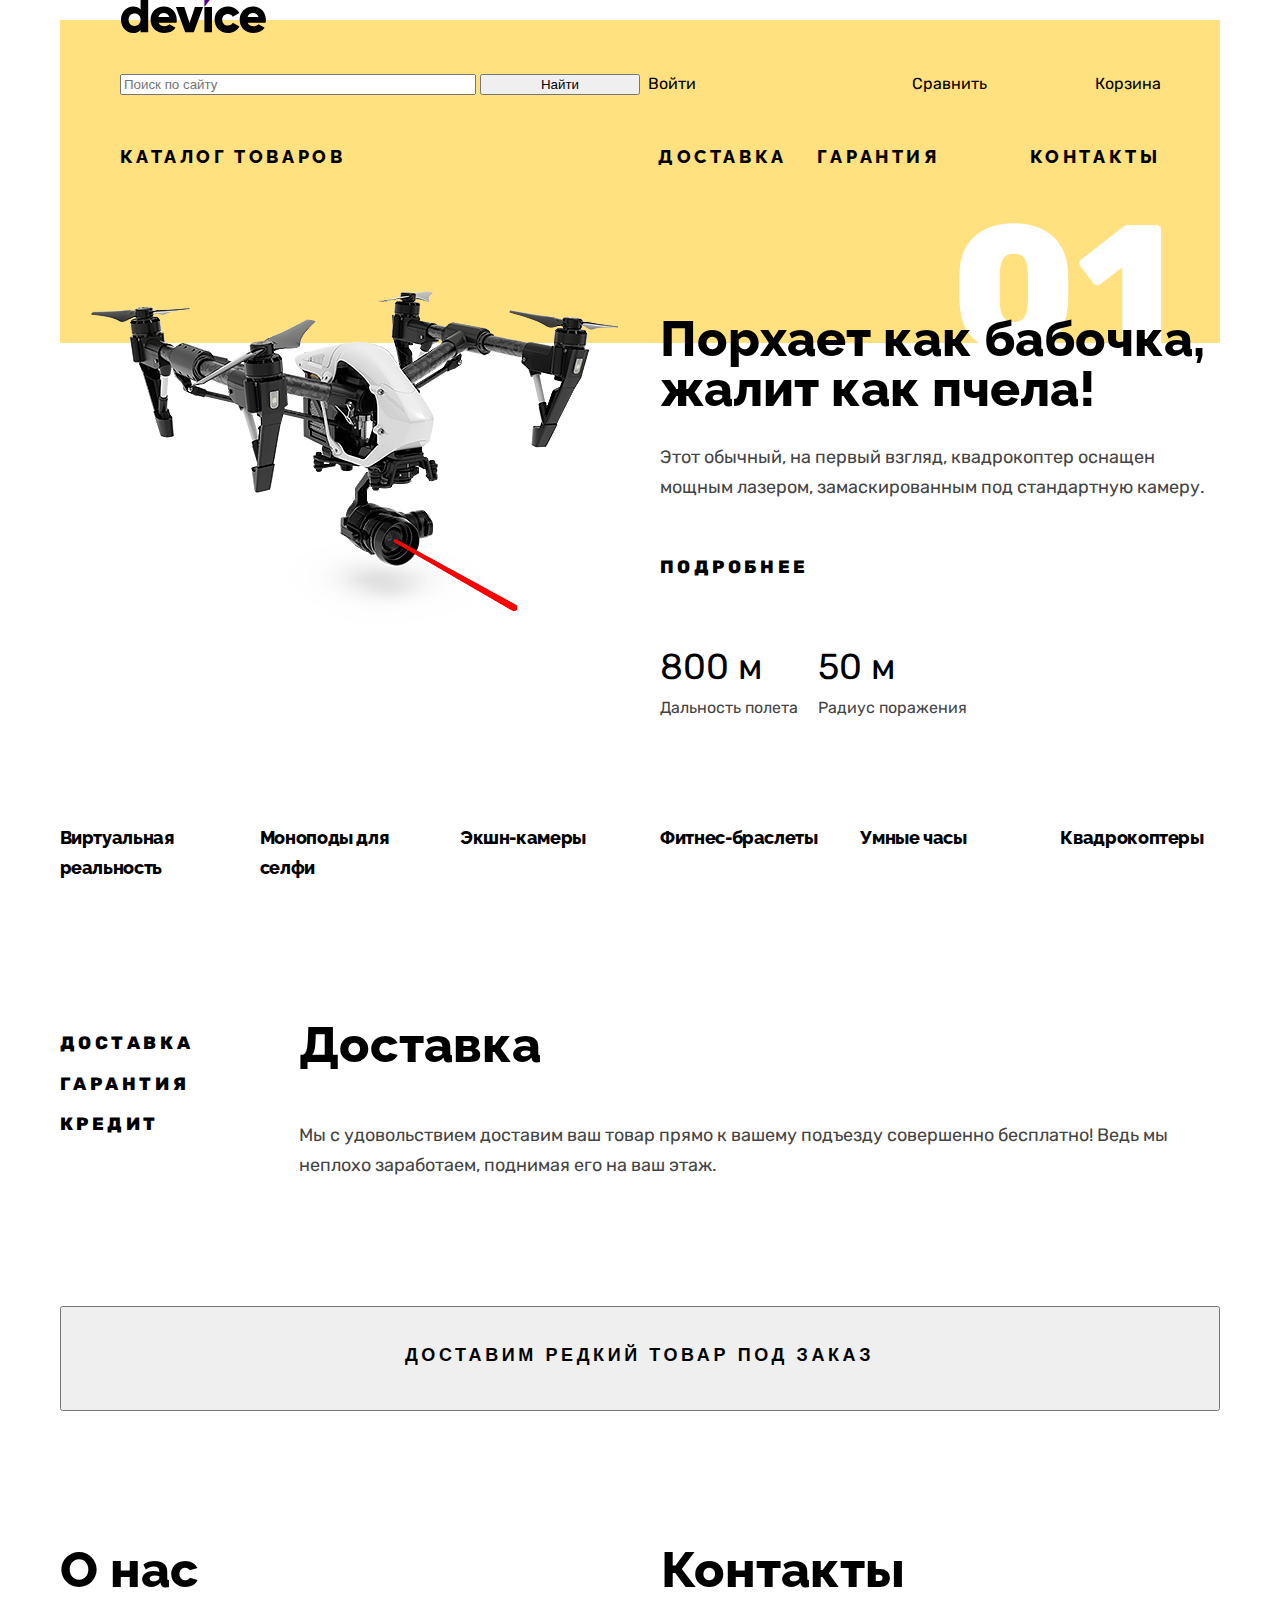
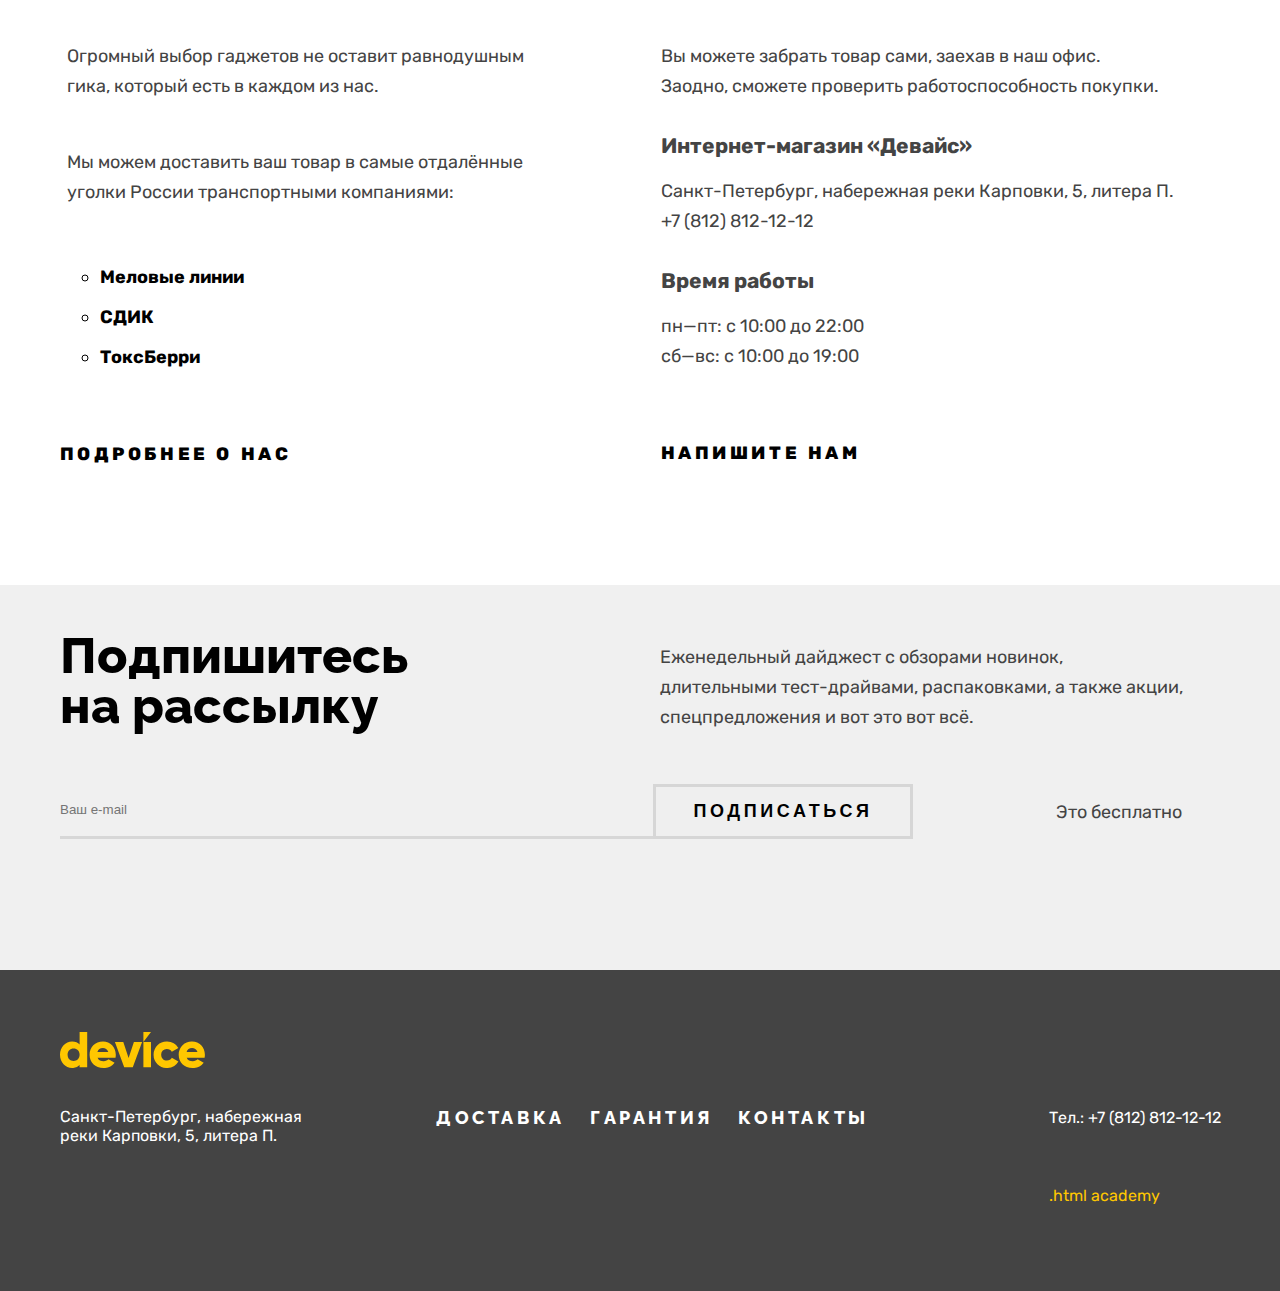
==== commit 701e9898: "Разметка внутренней страницы" ====
--- a/index.html
+++ b/index.html
@@ -7,11 +7,12 @@
   </head>
   <body>
     <header class="page-header">
-      <div class="navigation"> 
+      <div class="navigation">
+    <div class="header-logo-container">
       <a class="page-header_logo" href="index.html">
         <img class="page-header_logo" src="img/header/logo-header.svg" width="145" height="36" alt="Логотип Интернет-магазин «Девайс»"></a>
-      <div class="user-menu">
-    
+    </div>   
+    <div class="user-menu">
         <form class="search">
           <input type="search" name="search" placeholder="Поиск по сайту">
           <button type="submit">Найти</button>
@@ -71,16 +72,20 @@
         <div class="item">
           <img class="slider-image" src="img/slider/slider-1.png" width="560" height="560" alt="Квадрокоптер" >
           <div class="item-desc">
-          <p class="item-numder">01</p>
+          <p class="item-numder" align="right">01</p>
           <p class="item-title">Порхает как бабочка,<br>
            жалит как пчела!</p>
           <p class="item-description">Этот обычный, на первый взгляд, квадрокоптер оснащен мощным лазером, замаскированным под стандартную камеру.</p>
            <a class="button" href="#">Подробнее</a>
-             <dl>
+             <dl class="descriptions">
+               <div class="descriptions-item">
                <dt class="description">Дальность полета</dt>
-                 <dd class="value">800 м</dd>
+                 <dd class="value">800 м</dd></div>
+                 <div>
+                  <div class="descriptions-item">
                <dt class="description">Радиус поражения</dt>
-                 <dd class="value">50 м</dd>
+                 <dd class="value">50 м</dd></div>
+                  </div>
              </dl>
             </div>
         </div>
@@ -148,6 +153,7 @@
         </ul>
       </section>
       <section class="support">
+
         <div class="support-container">
           <input class="support-btn-1 visually-hidden" type="radio" name="support-toggle" id="support-1" checked="checked">
           <input class="support-btn-2 visually-hidden" type="radio" name="support-toggle" id="support-2">
@@ -206,9 +212,11 @@
         </ul>
         <a class="button" href="#">Напишите нам</a>
      </section></div>
+   </div>
      <section class="newsletter">
+       <div class="newsletter-container">
       <h2 class="page-footer-title">Подпишитесь на рассылку</h2>
-      <p class="newsletter-description">Еженедельный дайджест с обзорами новинок, длительными тест-драйвами, распаковками, а также акции, спецпредложения и вот это вот всё.</p>
+      <p class="newsletter-description">Еженедельный дайджест с обзорами новинок,<br> длительными тест-драйвами, распаковками, а также акции, спецпредложения и вот это вот всё.</p>
       <form class="newsletter-form" action="https://echo.htmlacademy.ru/" method="post">
         <p class="newsletter-email">
           <label class="visually-hidden" for="newsletter-email">Email</label>
@@ -217,14 +225,14 @@
         <button class="button newsletter-button" type="submit">Подписаться</button>
       </form>      
       <p class="newsletter-free">Это бесплатно</p>
+    </div>
     </section>
-    </div>
     </main>
     <footer class="page-footer">
        <div class="page-footer-container">
       <section class="footer-contacts">
         <h2 class="visually-hidden">Контакты</h2>
-        <a class="page-header_logo" href="index.html"><img src="img/logo-footer.svg" width="145" height="36" alt="Логотип Интернет-магазин «Девайс»"></a>
+        <a class="page-footer_logo" href="index.html"><img src="img/logo-footer.svg" width="145" height="36" alt="Логотип Интернет-магазин «Девайс»"></a>
         <address class="footer-contacts-address">
           <p class="about-text">Санкт-Петербург, набережная реки Карповки, 5, литера П.</p>
         </address>
@@ -258,9 +266,9 @@
         </ul>
       </section>
       </div>
-      <div>
+      <div class="footer-contact-phone">
         <address class="footer-contacts-phone">
-          <a class="contacts-phone-footer" href="tel:88128121212">+7 (812) 812-12-12</a>
+          <a class="contacts-phone-footer" href="tel:88128121212">Тел.: +7 (812) 812-12-12</a>
         </address>
         <p class="about-text"><a class="htmlacademy-link" href="https://htmlacademy.ru/">.html academy</a></p>
     </div>
--- a/css/styles.css
+++ b/css/styles.css
@@ -64,27 +64,55 @@
     display: block;
 }
 
+
 .user-menu {
     display: flex;
-    margin: 0 auto;
+    margin: 35px 59px 29px 60px;
+}
+
+.header-logo-container {
+    margin-left: 61px;
+    margin-top: -23px;
 }
 
 .wrapper {
     font-size: 0;
 }
 
+.main-menu-item {
+    padding: 15px 0;
+}
+
+.main-menu-item:nth-child(3) {
+    margin-right: 90px;
+    margin-left: 30px;
+}
+
 .main-menu-list {
     display: flex;
     margin: 0 auto;
     width: 1041px;
+    padding: 0;
 }
 
 .main-menu-list li:hover .sub-menu-list{
     display: flex;
     flex-direction: column;
+    flex-wrap: wrap;
+    padding-top: 33px;
+    padding-left: 60px;
+    padding-bottom: 27px;
   }
 
 .sub-menu-list {
+    width: 1160px;
+    box-sizing: border-box;
+    height: 180px;
+    position: relative;
+    top: 15px;
+    left: -60px;
+    background-color: #FFE17F;
+    font-size: 12px;
     display: none;
 } 
 .search {
@@ -109,15 +137,16 @@
 
 .navigation-item {
     margin-left: auto;
+    align-self: center;
+}
+
+.navigation-item:first-child {
+    margin: 0;
+    margin-right: auto;
 }
 
 .page-header {
     color: #000000;
-}
-
-.main-menu-item {
-    width: 140px;
-    margin-left: auto;
 }
 
 .head-sub {
@@ -161,6 +190,7 @@
     line-height: 19px;
     color: #000000;
     text-decoration: none;
+    display: block;
 }
 
 .item-numder {
@@ -169,8 +199,15 @@
     color: #FFFFFF;
     margin: 0;
     width: 250px;
-    height: 135px;
+    line-height: 135px;
     margin-left: auto;
+    margin-top: 29px;
+    margin-right: 49px;
+}
+
+.items {
+margin-top: -150px; 
+margin-bottom: 70px;   
 }
 
 .item {
@@ -185,8 +222,12 @@
     margin: 0;
     width: 560px;
     height: 110px;
-}
-
+    margin-top: -43px;
+}
+
+.item-desc {
+    padding-left: 40px;
+}
 .page-container {
     width: 1161px;
     margin: 0 auto;
@@ -196,14 +237,37 @@
     font-size: 16px;
 }
 
+.item-description {
+    margin-bottom: 50px;
+}
+
+.descriptions {
+    display: flex;
+    margin: 0;
+    margin-top: 70px;
+}
+
+.descriptions-item {
+    display: flex;
+    flex-direction: column-reverse; 
+    margin-right: 20px;
+}
+
 .value {
     font-size: 36px;
     line-height: 30px;
     color: #000000;
+    margin: 0;
+    padding-bottom: 11px;
+}
+
+.categories {
+    margin-bottom: 69px;
 }
 
 .categories-list {
     display: flex;
+    margin: 0;
     padding: 0;
     justify-content: space-between;
 
@@ -252,6 +316,7 @@
     display: flex;
 }
 
+
 .support-nav {
     width: 280px;
     padding: 81px 0;
@@ -270,6 +335,7 @@
 .delivery {
     height: 100px;
     margin-top: 90px;
+    margin-bottom: 97px;
 }
 
 .delivery .button {
@@ -284,20 +350,44 @@
     line-height: 20px;
     color: #000000;
     list-style-type: circle;
-
-}
+    margin-bottom: 20px;
+}
+
+.delivery-companies {
+    margin: 0;
+    margin-bottom: 72px;
+} 
 
 .about-contacts {
     display: flex;
     justify-content: space-between;
+    margin-bottom: 116px;
 }
 
 .about {
-    width: 497px;
+    width: 560px;
+
+}
+
+.about-title,
+.contacts-title {
+    padding-bottom: 20px;
+    margin-bottom: 26px;  
+}
+
+.about-description {
+    margin: 0%;
+    margin-right: 63px;
+    margin-bottom: 46px;
+    padding-left: 7px;
+}
+
+.about-description:nth-child(3) {
+    margin-bottom: 60px;
 }
 
 .contacts {
-    width: 513px;
+    width: 560px;
 }
 
 .contacts-phone,
@@ -307,22 +397,59 @@
     color: #444444;
 }
 
+.contacts-description {
+    margin: 0;
+    margin-right: 57px;
+    margin-bottom: 30px;
+}
+
+.contacts-subtitle {
+    margin: 0;
+    margin-bottom: 15px;
+}
+
+.contacts-address-text {
+    margin: 0;
+}
+
+.contacts-address {
+    margin-bottom: 30px;
+}
+
+.contacts-schedule {
+    margin: 0;
+    padding: 0;
+    margin-bottom: 67px;
+}
+
 .newsletter {
+    background-color: #F0F0F0;
+}
+
+.newsletter-container {
     display: flex;
     flex-wrap: wrap;
+    width: 1160px;
+    margin: 0 auto;
 }
 
 .page-footer-title {
-    width: 560px;
+    width: 400px;
+    padding-right: 160px;
     margin-right: 40px;
+    margin-top: 46px;
+    margin-bottom: 53px;
 }
 
 p.newsletter-description {
     width: 560px;
     margin-left: auto;
+    margin-top: 57px;
+    margin-bottom: 50px;
 }
 .newsletter-form {
     display: flex;
+    height: 55px;
 }
 
 label.visually-hidden {
@@ -331,16 +458,33 @@
 
 .field {
     width: 593px;
+    height: 55px;
+    padding: 0;
+    box-sizing: border-box;
+    border: none;
+    border-bottom: 3px solid rgba(0, 0, 0, 0.1);
+    background-color: #F0F0F0;
+
+}
+
+.newsletter-email {
+    margin: 0;
 }
 
 .newsletter-button {
     width: 260px;
-    padding: 0;
+    height: 55px;
+    padding: 0;
+    box-sizing: border-box;
+    border: 3px solid rgba(0, 0, 0, 0.1);
+
 }
 
 .newsletter-free {
     width: 164px;
     margin-left: auto;
+    margin-bottom: 143px;
+    margin-top: 13px;
 }
 
 footer {
@@ -356,18 +500,30 @@
     display: flex;
     margin: 0 auto;
     width: 1161px; 
-    justify-content: space-between;
+    justify-content: flex-start;
     height: 321px;
+}
+
+.footer-contacts {
+    margin-top: 62px;
 }
 
 .footer-contacts-address {
     width: 250px;
+    margin-top: 35px;
+    margin-right: 114px;
+}
+
+.footer-menu {
+    margin-top: 137px;
+    margin-bottom: 63px;
 }
 
 .footer-menu-list {
     display: flex;
     width: 458px;
     justify-content: space-around;
+    padding: 0;
 }
 
 .footer-social-list {
@@ -404,6 +560,16 @@
 
 .about-text {
     font-style: normal;
+    margin: 0;
+}
+
+.footer-contact-phone {
+    margin-left: auto;
+    margin-top: 133px;
+}
+
+.footer-contacts-phone {
+    margin-bottom: 53px;
 }
 
 .contacts-phone-footer {
@@ -416,6 +582,17 @@
     color: #FFC700;
 }
 
+.breadcrumbs {
+    display: flex;
+    padding: 0;
+    margin: 0;
+    margin-bottom: 49px;
+}
+
+.breadcrumbs-item {
+    margin-right: 15px;
+}
+
 .breadcrumbs-link {
     font-style: normal;
     font-weight: normal;
@@ -424,6 +601,7 @@
     opacity: 0.6;
     text-decoration: none;
     color: black;
+
 }
 
 .filter,
@@ -455,18 +633,18 @@
 }
 
 .filter {
-
-    width: 330px;
     padding-top: 25px;
+    padding-bottom: 25px;
     padding-left: 64px;
     background: #DCDCDC;
-}
-
-.sorting-type,
-.catalog-filter,
-.pagination {
-    background: #EBEBEB;
-}
+    margin: 0;
+    margin-bottom: 83px;
+}
+
+.catalog-left-column {
+    background-clo: #EBEBEB;
+}
+
 
 .pagination-link {
     font-size: 16px;
@@ -526,4 +704,45 @@
 
 .catalog-left-column {
     width: 207px;
-}+}
+
+.visually-hidden {
+    position: absolute;
+    width: 1px;
+    height: 1px;
+    margin: -1px;
+    padding: 0;
+    border: 0;
+    clip: rect(0 0 0 0);
+    overflow: hidden;
+  }
+
+  .header-inner {
+      height: 186px;
+      margin-bottom: 37px;
+  }
+
+  .inner-header-title {
+      margin: 0;
+      margin-bottom: 14px;
+  }
+
+  .sorting-type {
+      width: 828px;
+      background-color: #EBEBEB;
+      padding-top: 20px;
+      padding-bottom: 20px;
+      padding-left: 75px;
+  }
+
+  .sorting-title {
+      margin-right: 50px;
+  }
+
+  .pagination-show-more {
+    width: 760px;
+    height: 55px;
+    padding: 0;
+    box-sizing: border-box;
+    border: 3px solid rgba(0, 0, 0, 0.1);
+  }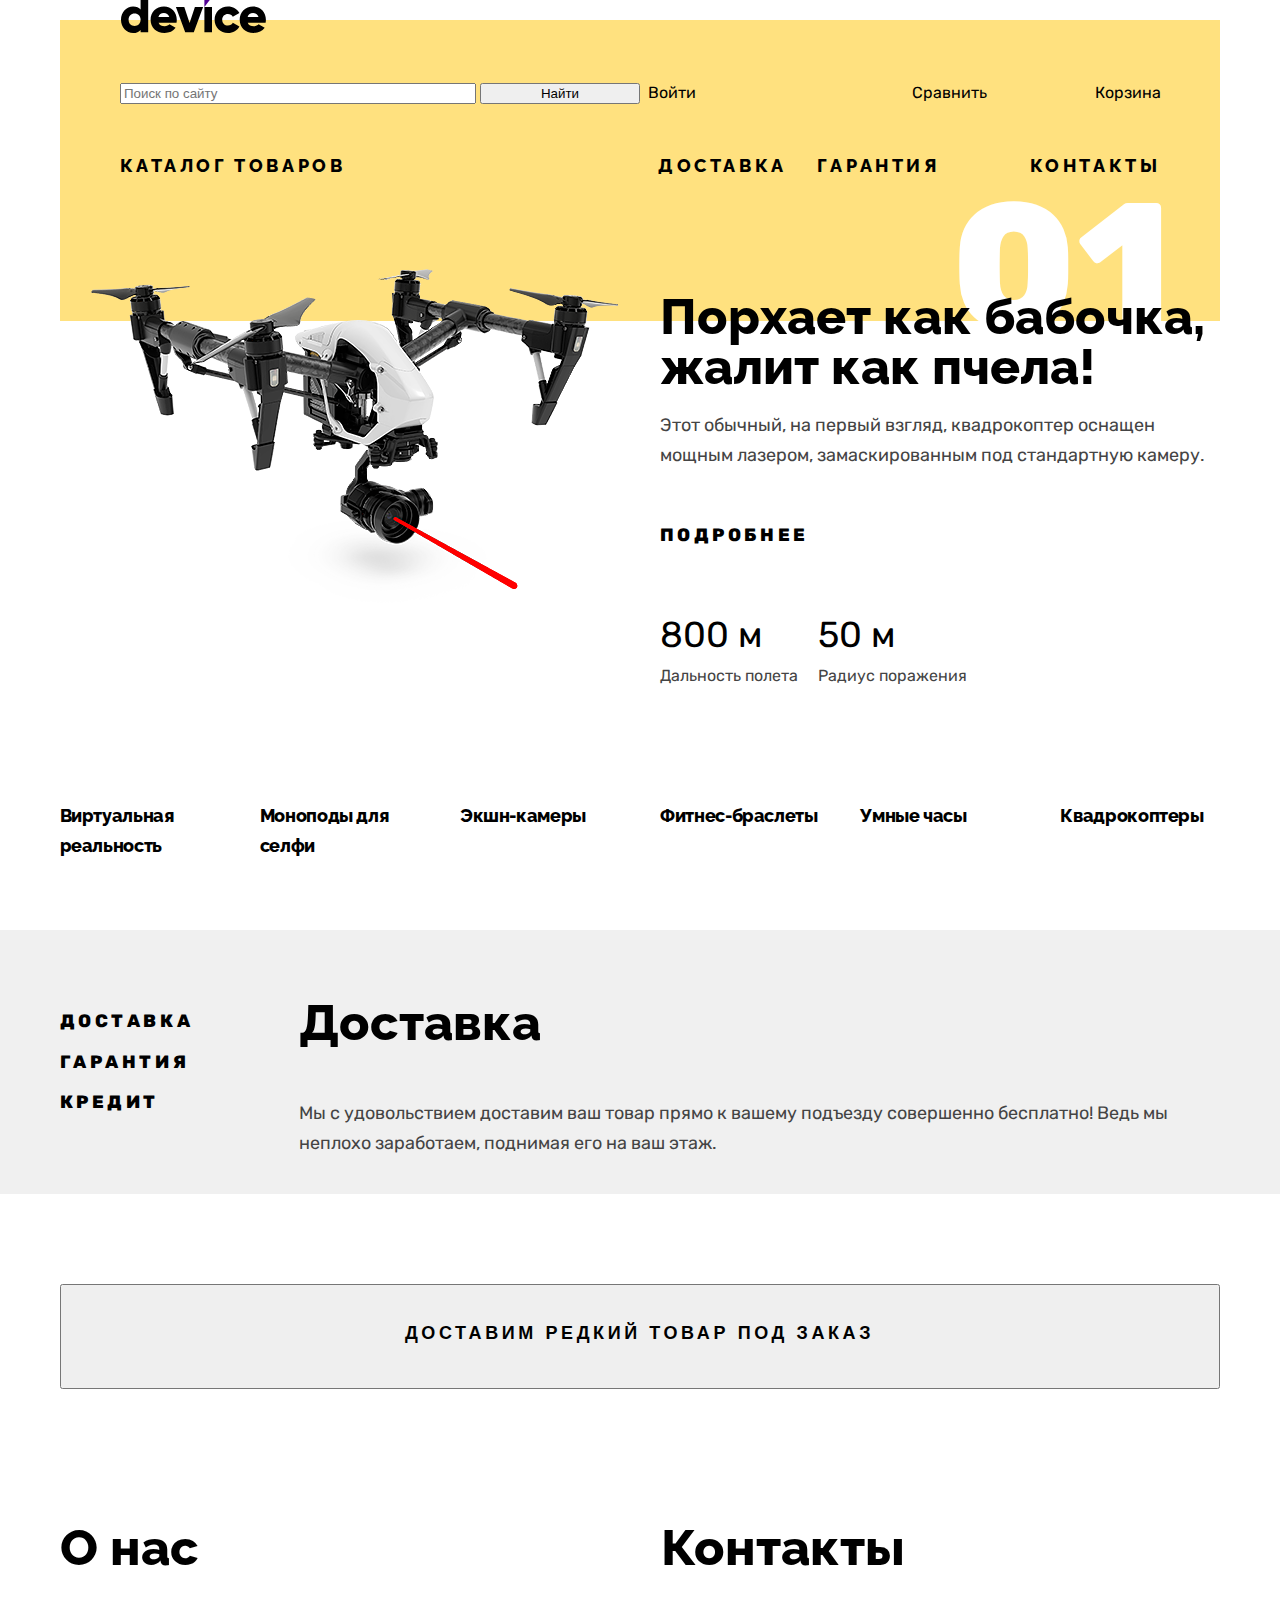
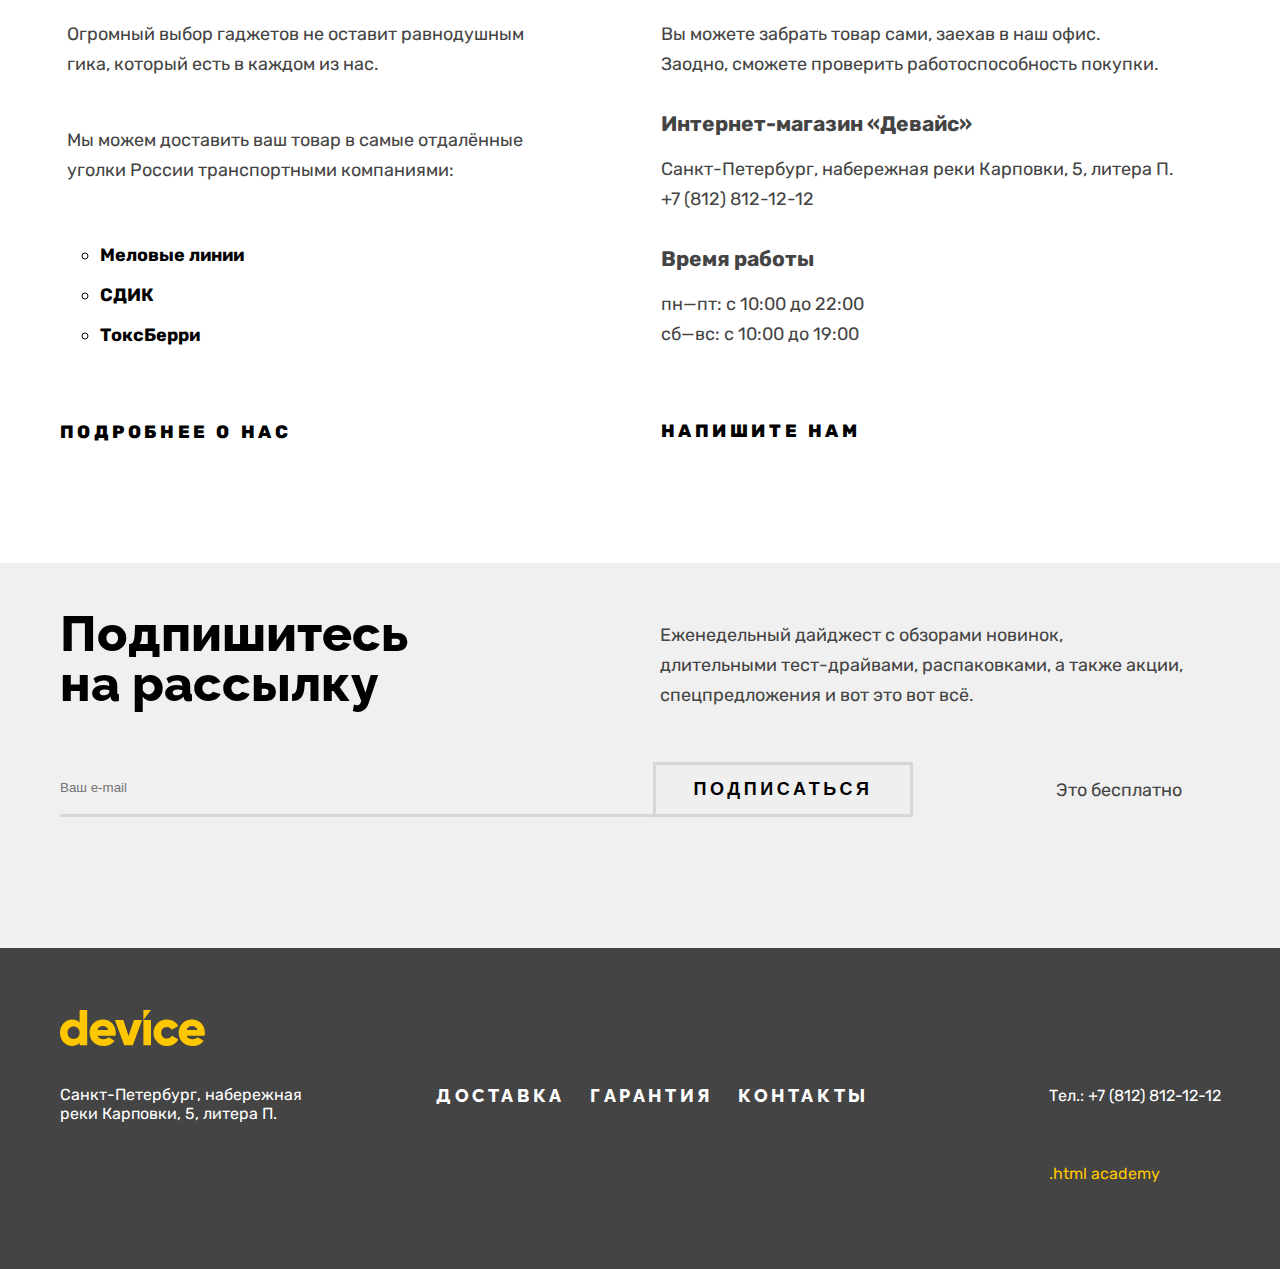
==== commit a675e7a4: "Микросетки на флексах для всех страниц" ====
--- a/index.html
+++ b/index.html
@@ -9,8 +9,8 @@
     <header class="page-header">
       <div class="navigation">
     <div class="header-logo-container">
-      <a class="page-header_logo" href="index.html">
-        <img class="page-header_logo" src="img/header/logo-header.svg" width="145" height="36" alt="Логотип Интернет-магазин «Девайс»"></a>
+      <a class="page-header-logo">
+        <img src="img/header/logo-header.svg" width="145" height="36" alt="Логотип Интернет-магазин «Девайс»"></a>
     </div>   
     <div class="user-menu">
         <form class="search">
@@ -72,7 +72,7 @@
         <div class="item">
           <img class="slider-image" src="img/slider/slider-1.png" width="560" height="560" alt="Квадрокоптер" >
           <div class="item-desc">
-          <p class="item-numder" align="right">01</p>
+          <p class="item-number"></p>
           <p class="item-title">Порхает как бабочка,<br>
            жалит как пчела!</p>
           <p class="item-description">Этот обычный, на первый взгляд, квадрокоптер оснащен мощным лазером, замаскированным под стандартную камеру.</p>
@@ -89,9 +89,10 @@
              </dl>
             </div>
         </div>
-      <!--  <div class="item">
+        <!--
+        <div class="item">
           <img class="slider-image" src="img/slider/slider-2.png" width="560" height="560" alt="Фитнес-браслет" >
-          <p class="item-numder">02</p>
+          <p class="item-number"></p>
           <p class="item-title">Худеем<br>
             правильно!</p>
           <p class="item-description">Мотивирующие фитнес-браслеты помогут найти в себе силы не пропускать занятия и соблюдать диету.</p>
@@ -103,7 +104,7 @@
         </div>
         <div class="item">
           <img class="slider-image" src="img/slider/slider-3.png" width="560" height="560" alt="Палка для селфи" >
-          <p class="item-numder">03</p>
+          <p class="item-number"></p>
           <p class="item-title">Делай селфи,<br>
             как Бен Стиллер!</p>
           <p class="item-description">Самая длинная палка для селфи доступна в нашем магазине. Восемь (Восемь, Карл!) метров длиной и весом всего 5 кг.</p>
@@ -152,8 +153,8 @@
           <li class="categories-item"><a class="categories-link" href="#">Квадрокоптеры</a></li>
         </ul>
       </section>
+      </div>      
       <section class="support">
-
         <div class="support-container">
           <input class="support-btn-1 visually-hidden" type="radio" name="support-toggle" id="support-1" checked="checked">
           <input class="support-btn-2 visually-hidden" type="radio" name="support-toggle" id="support-2">
@@ -180,6 +181,7 @@
           </ul>
         </div>
       </section>
+      <div class="page-container">
       <section class="delivery">
         <button class="button">Доставим редкий товар под заказ</button>
         <span class="visually-hidden">Посмотреть дополнительную информацию</span>
@@ -232,7 +234,7 @@
        <div class="page-footer-container">
       <section class="footer-contacts">
         <h2 class="visually-hidden">Контакты</h2>
-        <a class="page-footer_logo" href="index.html"><img src="img/logo-footer.svg" width="145" height="36" alt="Логотип Интернет-магазин «Девайс»"></a>
+        <a class="page-footer-logo" href="index.html"><img src="img/logo-footer.svg" width="145" height="36" alt="Логотип Интернет-магазин «Девайс»"></a>
         <address class="footer-contacts-address">
           <p class="about-text">Санкт-Петербург, набережная реки Карповки, 5, литера П.</p>
         </address>
--- a/css/styles.css
+++ b/css/styles.css
@@ -15,11 +15,11 @@
 }     
      
 @font-face {
-font-family: Rubik;
-font-style: normal;
-font-weight: 700;
-src: url("../fonts/rubik/rubik-700.woff2") format("woff2");
-font-display: swap;
+    font-family: Rubik;
+    font-style: normal;
+    font-weight: 700;
+    src: url("../fonts/rubik/rubik-700.woff2") format("woff2");
+    font-display: swap;
 }
 
 @font-face {
@@ -46,21 +46,19 @@
     min-height: 100%;
 }
 
-.main-container,
- {
+.main-container {
     flex-grow: 1;
 }
 
 .navigation {
     display: flex;
     width: 1160px;
-    height: 323px;
     margin: 20px auto 0;
     background: #FFE17F;
     flex-direction: column;
 }
 
-.page-header_logo {
+.page-header-logo {
     display: block;
 }
 
@@ -73,6 +71,7 @@
 .header-logo-container {
     margin-left: 61px;
     margin-top: -23px;
+    width: 145px;
 }
 
 .wrapper {
@@ -93,6 +92,7 @@
     margin: 0 auto;
     width: 1041px;
     padding: 0;
+    padding-bottom: 125px;
 }
 
 .main-menu-list li:hover .sub-menu-list{
@@ -102,18 +102,17 @@
     padding-top: 33px;
     padding-left: 60px;
     padding-bottom: 27px;
-  }
+}
 
 .sub-menu-list {
     width: 1160px;
     box-sizing: border-box;
     height: 180px;
-    position: relative;
-    top: 15px;
-    left: -60px;
+    position: absolute;
     background-color: #FFE17F;
     font-size: 12px;
     display: none;
+    left: -59px;
 } 
 .search {
     width: 550px;
@@ -150,8 +149,9 @@
 }
 
 .head-sub {
-width: 236px;
-margin-right: auto;
+    width: 236px;
+    margin-right: auto;
+    position: relative;
 }
 
 .main-menu-link {
@@ -193,36 +193,40 @@
     display: block;
 }
 
-.item-numder {
+
+.items {
+    margin-bottom: 70px;
+    margin-top: -150px;
+    counter-reset:  slider;    
+}
+
+.item {
+    display: flex;
+}
+
+.slider-image {
+    display: block;
+}
+
+.item-title {
+    margin: 0;
+    width: 560px;
+    margin-top: -64px;
+}
+
+.item-number {
+    text-align: end;
+    margin-top: 29px;
+}
+
+p.item-number::before {
     font-weight: 800;
     font-size: 180px;
     color: #FFFFFF;
-    margin: 0;
-    width: 250px;
     line-height: 135px;
-    margin-left: auto;
-    margin-top: 29px;
     margin-right: 49px;
-}
-
-.items {
-margin-top: -150px; 
-margin-bottom: 70px;   
-}
-
-.item {
-    display: flex;
-}
-
-.slider-image {
-    display: block;
-}
-
-.item-title {
-    margin: 0;
-    width: 560px;
-    height: 110px;
-    margin-top: -43px;
+    counter-increment: slider;               
+    content: counter(slider, decimal-leading-zero);
 }
 
 .item-desc {
@@ -303,17 +307,23 @@
 
 .button,
 .support-nav {
-font-size: 18px;
-line-height: 21px;
-letter-spacing: 0.2em;
-text-transform: uppercase;
-text-decoration: none;
-font-weight: 800;
-color:#000000;
+    font-size: 18px;
+    line-height: 21px;
+    letter-spacing: 0.2em;
+    text-transform: uppercase;
+    text-decoration: none;
+    font-weight: 800;
+    color:#000000;
+}
+
+.support {
+    background-color: #F0F0F0;  
 }
 
 .support-container {
     display: flex;
+    width: 1161px;
+    margin: 0 auto;
 }
 
 
@@ -366,7 +376,6 @@
 
 .about {
     width: 560px;
-
 }
 
 .about-title,
@@ -547,7 +556,7 @@
     color: #FFFFFF;
 }
 
-.footer-menu-link{
+.footer-menu-link {
     font-family: Raleway, sans-serif;
     font-style: normal;
     font-weight: 800;
@@ -604,8 +613,87 @@
 
 }
 
-.filter,
-.sorting-title {
+.header-inner {
+    height: 186px;
+    margin-bottom: 37px;
+}
+
+.inner-header-title {
+    margin: 0;
+    margin-bottom: 14px;
+}
+
+.inner-header {
+    margin-left: 60px;
+}
+
+.catalog-page {
+    width: 100%;
+    background: -webkit-gradient(linear, left top, right top, from(#dcdcdc), color-stop(45%, #dcdcdc), color-stop(50%, #ebebeb), to(#ebebeb));
+    background: -webkit-linear-gradient(left, #dcdcdc 0%, #dcdcdc 45%, #ebebeb 50%, #ebebeb 100%);
+    background: -o-linear-gradient(left, #dcdcdc 0%, #dcdcdc 45%, #ebebeb 50%, #ebebeb 100%);
+    background: linear-gradient(to right, #dcdcdc 0%, #dcdcdc 45%, #ebebeb 50%, #ebebeb 100%)
+}
+
+.catalog-body {
+    width: 100%;
+    background: -webkit-gradient(linear, left top, right top, from(#eee), color-stop(45%, #eee), color-stop(50%, #fff), to(#fff));
+    background: -webkit-linear-gradient(left, #eee 0%, #eee 45%, #fff 50%, #fff 100%);
+    background: -o-linear-gradient(left, #eee 0%, #eee 45%, #fff 50%, #fff 100%);
+    background: linear-gradient(to right, #eee 0%, #eee 45%, #fff 50%, #fff 100%)
+}
+
+.catalog-page-wrapper {
+    width: 1160px;
+    margin: 0 auto;
+    display: -webkit-box;
+    display: -ms-flexbox;
+    display: flex;
+    -ms-flex-wrap: nowrap;
+    flex-wrap: nowrap
+}
+
+.filter {
+    width: 330px;
+    padding-top: 25px;
+    padding-left: 64px;
+    background-color: #dbdbdb
+}
+
+.catalog-body-filter, .filter, .sorting {
+    -webkit-box-sizing: border-box;
+    box-sizing: border-box
+}
+
+.catalog-body-filter {
+    padding-top: 70px;
+    padding-right: 60.5px;
+    padding-left: 62px;
+    opacity: .99;
+    width: 330px;
+    background-color: #eee
+}
+
+.sorting {
+    display: -webkit-box;
+    display: -ms-flexbox;
+    display: flex;
+    -ms-flex-wrap: nowrap;
+    flex-wrap: nowrap;
+    width: 832px;
+    padding: 17px 0 0 75px;
+    background-color: #ebebeb
+}
+
+.catalog-list {
+    width: 760px;
+    padding-top: 70px;
+    padding-left: 74px;
+    background-color: #fff
+}
+
+.filter, .sorting-title {
+    margin: 0;
     font-family: Raleway, sans-serif;
     font-weight: 800;
     font-size: 16px;
@@ -613,7 +701,21 @@
     letter-spacing: 0.2em;
     text-transform: uppercase;
     color: #000000;
-} 
+}
+
+.sorting-title {
+    padding-top: 8px;
+    padding-bottom: 25px
+}
+
+.product-list {
+    padding: 0;
+    display: flex;
+    flex-wrap: wrap;
+    grid-column-gap: 40px;
+    grid-row-gap: 44px;
+}
+
 
 .catalog-filter-title {
     font-style: normal;
@@ -632,20 +734,6 @@
     color: #000000;
 }
 
-.filter {
-    padding-top: 25px;
-    padding-bottom: 25px;
-    padding-left: 64px;
-    background: #DCDCDC;
-    margin: 0;
-    margin-bottom: 83px;
-}
-
-.catalog-left-column {
-    background-clo: #EBEBEB;
-}
-
-
 .pagination-link {
     font-size: 16px;
     line-height: 19px;
@@ -687,23 +775,6 @@
 
 li {
     list-style-type: none; 
-   }
-
-.catalog-products {
-    display: flex;
-}
-
-.catalog-filter {
-    width: 207px;
-    margin-right: 68px;
-}
-
-.catalog-right-column {
-    width: 760px;
-  }
-
-.catalog-left-column {
-    width: 207px;
 }
 
 .visually-hidden {
@@ -717,32 +788,49 @@
     overflow: hidden;
   }
 
-  .header-inner {
-      height: 186px;
-      margin-bottom: 37px;
-  }
-
-  .inner-header-title {
-      margin: 0;
-      margin-bottom: 14px;
-  }
-
-  .sorting-type {
-      width: 828px;
-      background-color: #EBEBEB;
-      padding-top: 20px;
-      padding-bottom: 20px;
-      padding-left: 75px;
-  }
-
-  .sorting-title {
-      margin-right: 50px;
-  }
-
-  .pagination-show-more {
+.pagination-show-more {
     width: 760px;
-    height: 55px;
     padding: 0;
     box-sizing: border-box;
     border: 3px solid rgba(0, 0, 0, 0.1);
-  }+    background-color: #FFFFFF;
+    margin-bottom: 51px;
+    padding: 14.5px;
+}
+
+.pagination {
+    background-color: #EBEBEB;
+    display: flex;
+    flex-direction: row;
+    align-items: center;
+    padding: 0;
+    margin: 0;
+    margin-bottom: 77px;
+    height: 70px;
+}
+
+.pagination-link {
+    padding: 20px 15px;
+}
+
+.pagination-item:first-child {
+    margin-right: auto;
+    margin-left: 15px;
+}
+
+.pagination-item:last-child {
+    margin-left: auto;
+    margin-right: 15px;
+}
+
+.group1 {
+    margin-bottom: 48px;
+}
+
+.group2 {
+    margin-bottom: 57px;
+}
+
+.group3 {
+    margin-bottom: 51px;
+}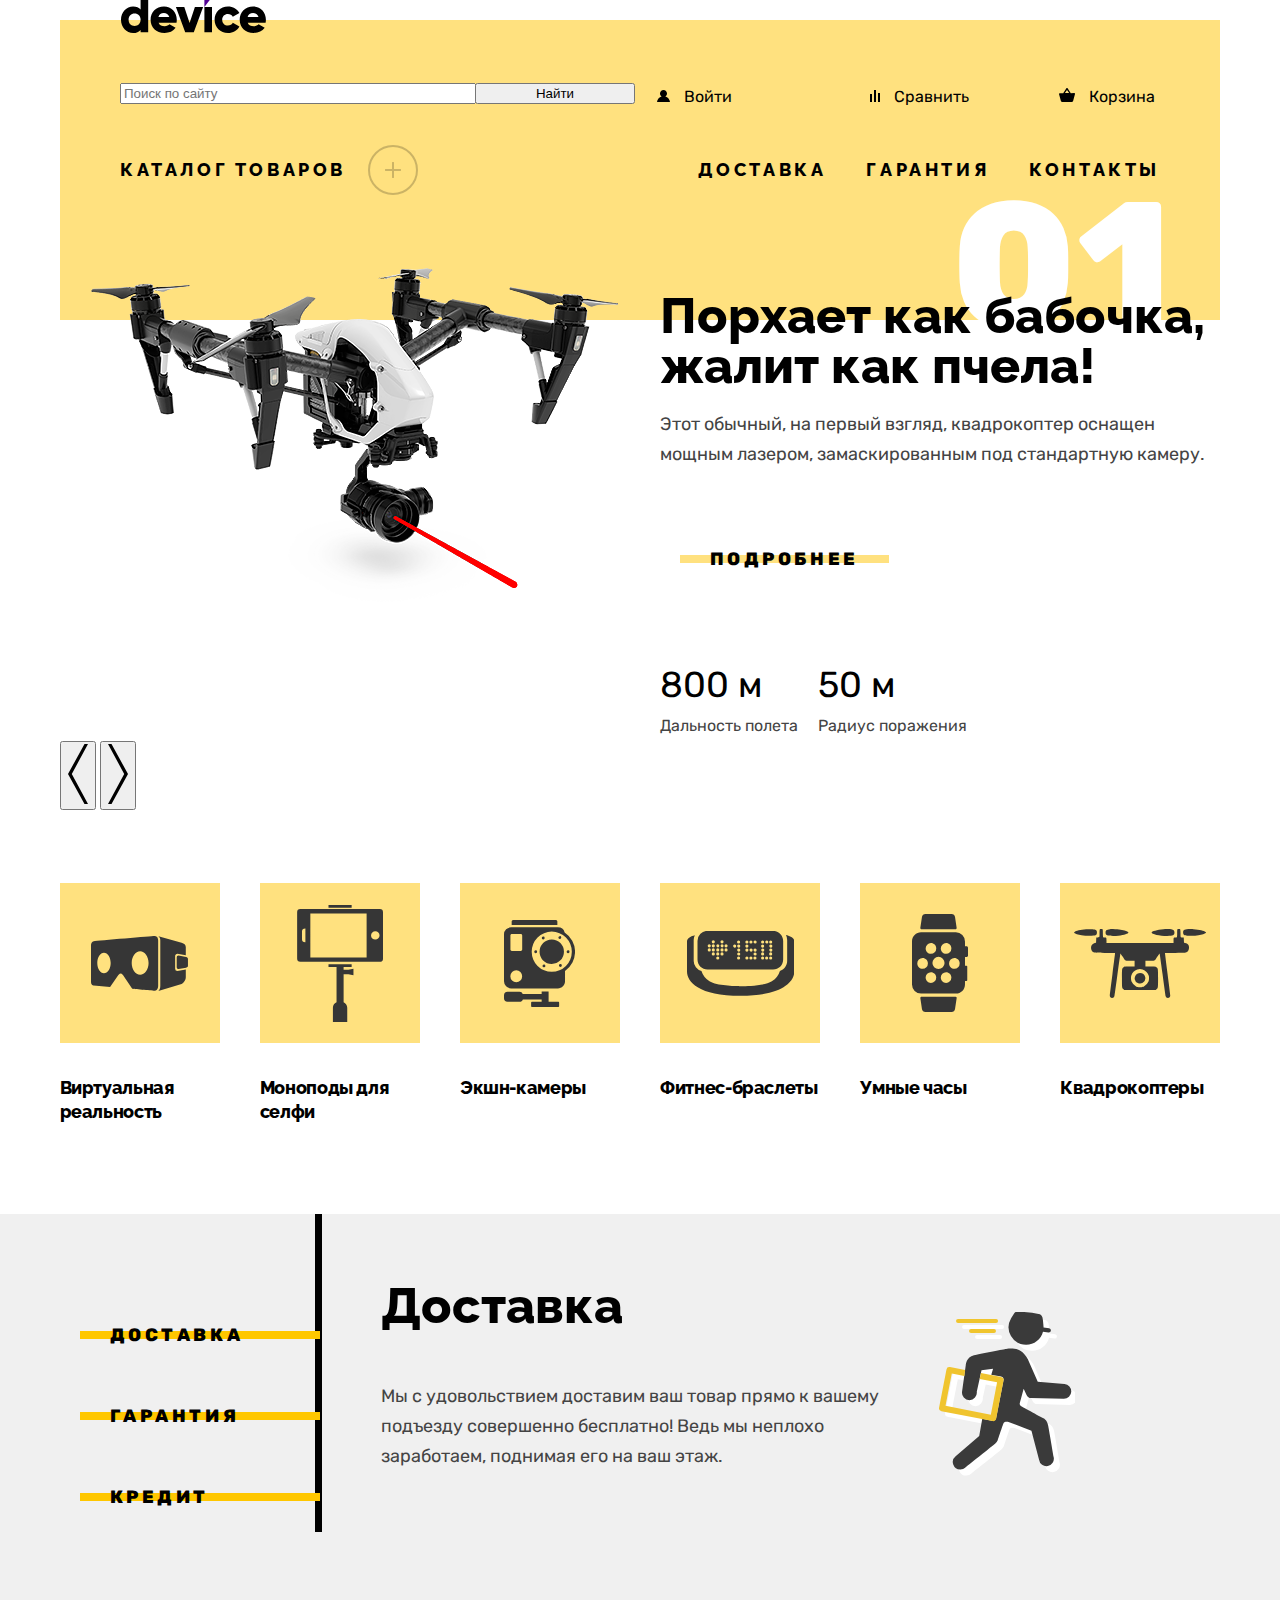
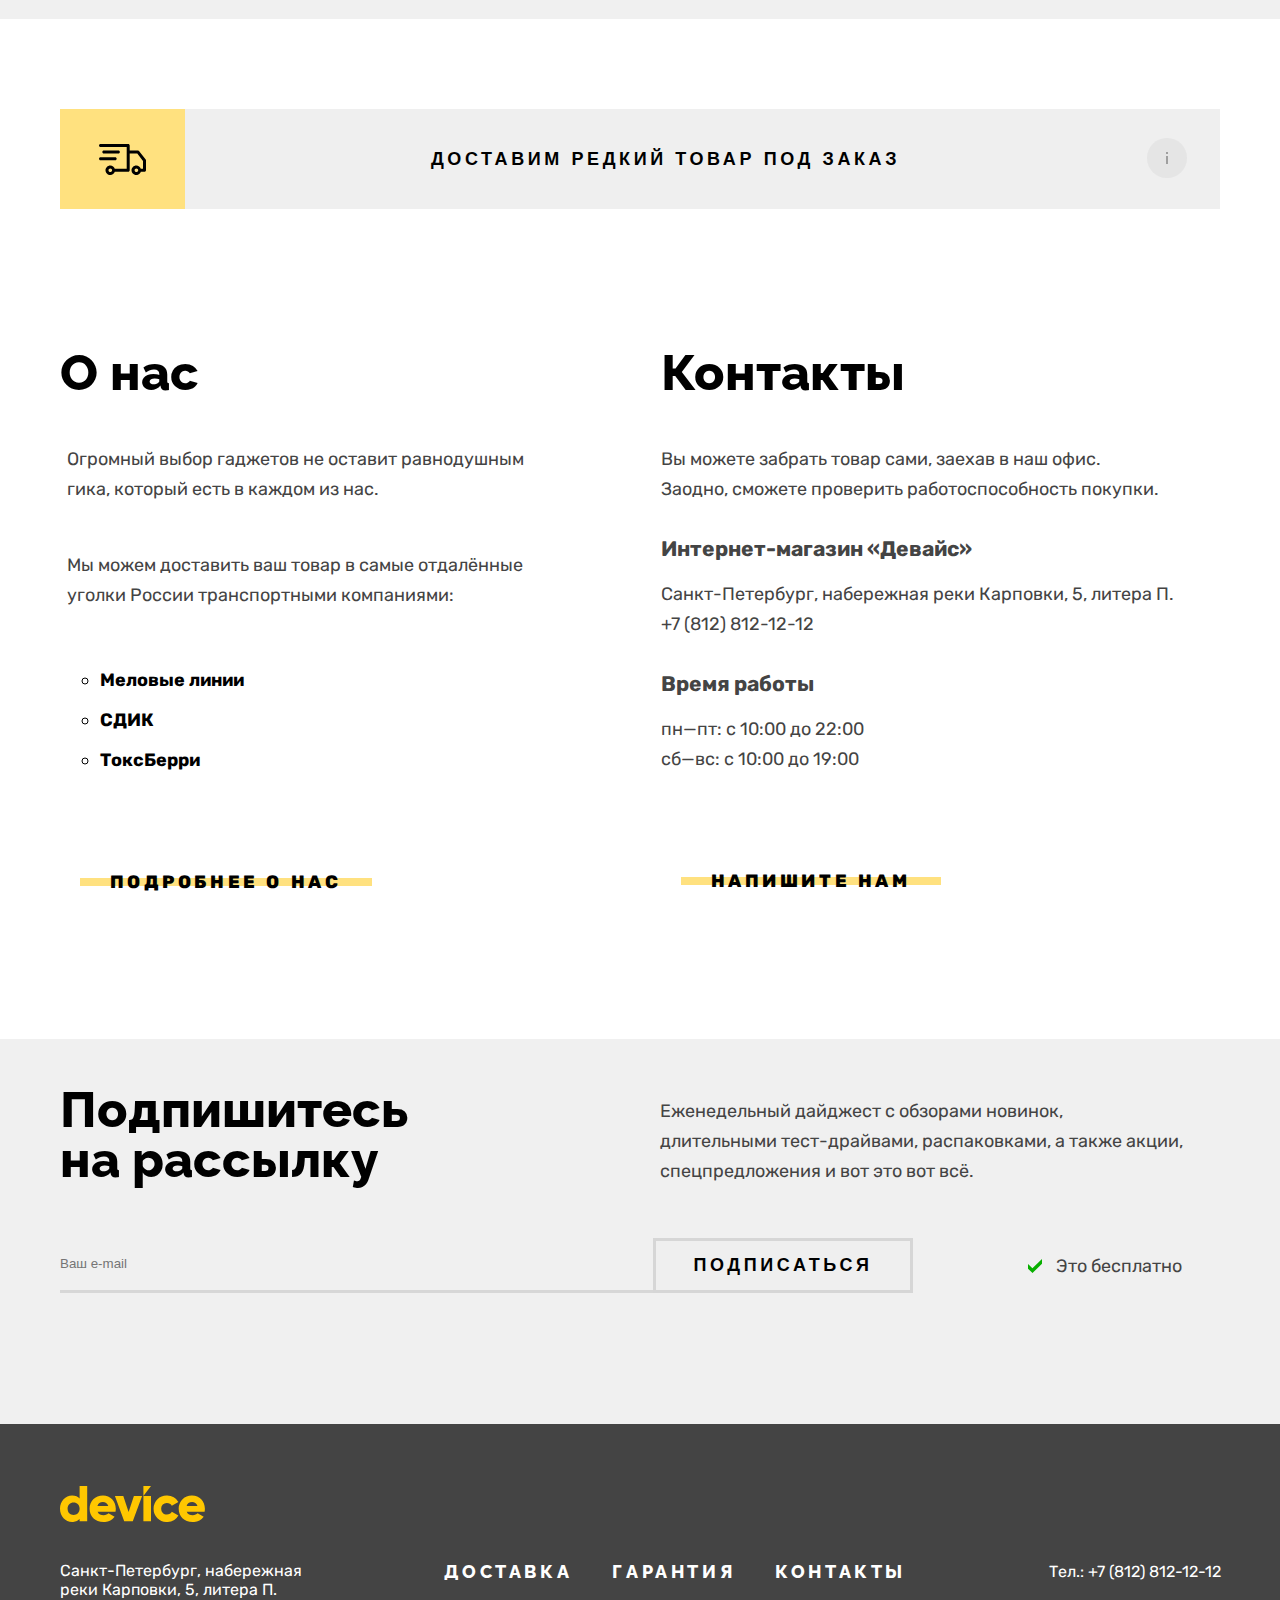
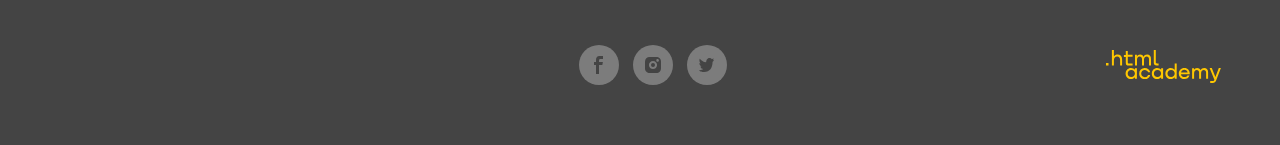
==== commit b2e237ba: "Декоративные элементы" ====
--- a/index.html
+++ b/index.html
@@ -19,22 +19,37 @@
         </form>
         <ul class="navigation-list">
           <li class="navigation-item">
-            <a class="navigation-link" href="#">Войти</a>
+            <a class="navigation-link" href="#">
+              <svg class="icon" aria-hidden="true" focusable="false" width="13" height="12" viewBox="0 0 13 12" fill="#000" xmlns="http://www.w3.org/2000/svg">
+              <path d="M0 12h13c-.2-2.6-2.1-4.8-4.7-5.5 1-.6 1.7-1.7 1.7-3C10 1.6 8.4 0 6.5 0S3 1.6 3 3.5c0 1.3.7 2.4 1.7 3C2.1 7.2.2 9.4 0 12Z"/>
+            </svg>
+            Войти</a>
           </li>
           <li class="navigation-item">
-            <a class="navigation-link" href="#">Сравнить</a>
+            <a class="navigation-link" href="#">
+              <svg class="icon" aria-hidden="true" focusable="false" width="10" height="12" viewBox="0 0 10 12" fill="none" xmlns="http://www.w3.org/2000/svg">
+                <path d="M6 0H4v12h2V0ZM2 4H0v8h2V4Zm8-1H8v9h2V3Z" fill="#000"/>
+              </svg>
+              Сравнить</a>
           </li>
           <li class="navigation-item">
-            <a class="navigation-link" href="#">Корзина</a>
+            <a class="navigation-link" href="#">
+              <svg class="icon" aria-hidden="true" focusable="false" width="16" height="14" viewBox="0 0 16 14" fill="none" xmlns="http://www.w3.org/2000/svg"><path d="m15.3 5-3.5.2L8.6.3C8.5.1 8.2 0 8 0c-.2 0-.5.1-.6.3L4.2 5.2H.7c-.4 0-.7.3-.7.7v.2l1.9 6.8c.2.7.7 1.1 1.4 1.1h9.4c.7 0 1.2-.4 1.4-1.1L16 6v-.2c0-.4-.3-.8-.7-.8ZM8 1.9l2.2 3.2H5.9L8 1.9Z" fill="#000"/>
+              </svg>
+              Корзина</a>
           </li>
         </ul>
       </div>
       <nav class="main-container main-menu">
         <ul class="main-menu-list">
-          <li class="main-menu-item head-sub"><a class="main-menu-link" href="catalog.html">Каталог товаров</a>
+          <li class="main-menu-item head-sub">
+            <a class="main-menu-link sub-menu-link-title" href="catalog.html">Каталог товаров
+              <svg class="more" aria-hidden="true" focusable="false" width="16" height="16" viewBox="0 0 16 16" fill="none" xmlns="http://www.w3.org/2000/svg"><path d="M16 7H9V0H7v7H0v2h7v7h2V9h7V7Z" fill="#000"/></svg>
+              </a>
             <ul class="sub-menu-list">
               <li class="sub-menu-item">
-                <a class="sub-menu-link" href="#">Виртуальная реальность</a>
+                <a class="sub-menu-link" href="#">
+                  Виртуальная реальность</a>
               </li>
               <li class="sub-menu-item">
                 <a class="sub-menu-link" href="#">Моноподы для cелфи</a>
@@ -76,7 +91,7 @@
           <p class="item-title">Порхает как бабочка,<br>
            жалит как пчела!</p>
           <p class="item-description">Этот обычный, на первый взгляд, квадрокоптер оснащен мощным лазером, замаскированным под стандартную камеру.</p>
-           <a class="button" href="#">Подробнее</a>
+           <a class="button btn btn-2" href="#">Подробнее</a>
              <dl class="descriptions">
                <div class="descriptions-item">
                <dt class="description">Дальность полета</dt>
@@ -96,7 +111,7 @@
           <p class="item-title">Худеем<br>
             правильно!</p>
           <p class="item-description">Мотивирующие фитнес-браслеты помогут найти в себе силы не пропускать занятия и соблюдать диету.</p>
-           <a class="button" href="#">Подробнее</a>
+           <a class="button btn btn-2" href="#">Подробнее</a>
             <dl>
                <dt class="description">Без подзарядки</dt>
                  <dd class="value">48 часов</dd>
@@ -108,7 +123,7 @@
           <p class="item-title">Делай селфи,<br>
             как Бен Стиллер!</p>
           <p class="item-description">Самая длинная палка для селфи доступна в нашем магазине. Восемь (Восемь, Карл!) метров длиной и весом всего 5 кг.</p>
-           <a class="button" href="#">Подробнее</a>
+           <a class="button btn btn-2" href="#">Подробнее</a>
              <dl>
                <dt class="description">Длина палки</dt>
                 <dd class="value">8,5 м</dd>
@@ -117,14 +132,20 @@
               <dt class="description">Материал</dt>
                 <dd class="value">Карбон</dd>
              </dl>
-        </div>
+        </div> -->
           <button class="slider-button slider-prev" type="button">
+            <svg class="arrow-previous" aria-hidden="true" focusable="false" width="20" height="60" viewBox="0 0 20 60"  fill="none" xmlns="http://www.w3.org/2000/svg">
+              <path d="M20 60h-3.5L0 30 16.5 0H20L3.8 30 20 60Z" fill="#000"/>
+            </svg>
           <span class="visually-hidden">Предыдущий товар</span>
           </button>
           <button class="slider-button slider-next" type="button">
+            <svg class="arrow-next" aria-hidden="true" focusable="false" width="20" height="60" viewBox="0 0 20 60" fill="none" xmlns="http://www.w3.org/2000/svg">
+              <path d="M0 60h3.5L20 30 3.5 0H0l16.2 30L0 60Z" fill="#000"/>
+            </svg>
           <span class="visually-hidden">Следующий товар</span>
           </button>
-        <ol class="slider-pagination">
+        <ol class="slider-pagination visually-hidden">
           <li class="slider-pagination-item">
             <button class="slider-pagination-button slider-pagination-button-current" type="button">
               <span class="visually-hidden">1 товар</span>
@@ -139,52 +160,80 @@
             <button class="slider-pagination-button" type="button">
               <span class="visually-hidden">3 товар</span>
             </button>
-          </li> -->
+          </li>
          </ol>
       </section>
       <section class="categories">
         <h2 class="visually-hidden">Категории товаров</h2>
         <ul class="categories-list">
-          <li class="categories-item"><a class="categories-link" href="#">Виртуальная реальность</a></li>
-          <li class="categories-item"><a class="categories-link" href="#">Моноподы для селфи</a></li>
-          <li class="categories-item"><a class="categories-link" href="#">Экшн-камеры</a></li>
-          <li class="categories-item"><a class="categories-link" href="#">Фитнес-браслеты</a></li>
-          <li class="categories-item"><a class="categories-link" href="#">Умные часы</a></li>
-          <li class="categories-item"><a class="categories-link" href="#">Квадрокоптеры</a></li>
+          <li class="categories-item">
+         
+            <div class="categories-item-img">
+              <svg  aria-hidden="true" focusable="false" width="97" height="55" viewBox="0 0 97 55" fill="none" xmlns="http://www.w3.org/2000/svg"><path d="M84.13 32.64V20c0-1.3 1.05-2.37 2.34-2.37l8.32 1.58v-8.19c0-2.36-1.7-3.43-4.2-4.27L67.4.17c1.62 1.4 1.9 2.04 1.9 4.4v45.21c0 2.36-.46 4.07-1.97 5.21l23.26-7.07c2.4-.83 4.2-4.21 4.2-6.57v-7.91l-8.32 1.57a2.35 2.35 0 0 1-2.34-2.37Z" fill="#363636"/>
+                <path d="m95.13 20.98-7.6-1.45c-1 0-1.82.83-1.82 1.86v9.86c0 1.03.81 1.86 1.82 1.86l7.6-1.43c1.15-.42 1.82-.83 1.82-1.86v-6.99c0-1.02-.76-1.5-1.82-1.85ZM67.17 4.48c0-5.08-4.23-4.46-4.23-4.46S5.84 4.74 2.84 5.14C-.16 5.55 0 9.54 0 9.54V45.8c0 3.74 2.6 3.75 2.6 3.75l16.48 1.4L27.2 39.3s1.11-1.83 2.5-1.83c1.4 0 2.44 1.86 2.44 1.86l9.06 13.52s18.9 1.91 22.52 1.91c3.63 0 3.44-5.02 3.44-5.02V4.48ZM12.98 37.2c-3.7 0-6.7-4.6-6.7-10.27 0-5.68 3-10.28 6.7-10.28s6.7 4.6 6.7 10.28c0 5.67-3 10.27-6.7 10.27Zm36.16 1.43c-4.66 0-8.44-5.24-8.44-11.7 0-6.47 3.78-11.7 8.44-11.7s8.44 5.23 8.44 11.7c0 6.46-3.78 11.7-8.44 11.7Z" fill="#363636"/>
+              </svg>
+            
+            <a class="categories-link" href="#">Виртуальная реальность</a></div>
+          </li>
+          <li class="categories-item">
+            <div class="categories-item-img"><svg aria-hidden="true" focusable="false" width="86" height="117" viewBox="0 0 86 117" fill="none" xmlns="http://www.w3.org/2000/svg"><path d="M82.82 4.01H3.33A3.19 3.19 0 0 0 .14 7.2V53.6a3.19 3.19 0 0 0 3.19 3.2h79.5A3.19 3.19 0 0 0 86 53.6V7.2A3.19 3.19 0 0 0 82.82 4ZM8.4 37.24h-.22a3.19 3.19 0 0 1-3.2-3.2v-7.28a3.19 3.19 0 0 1 3.2-3.18h.22v13.66ZM69.62 52.4H13.34v-44h56.28v44Zm8.78-17.86a4.15 4.15 0 1 1 0-8.29 4.15 4.15 0 0 1 0 8.3ZM54.65 0H31.5v2.76h23.15V0ZM46.6 64.86V61.9h8.05v-2.76H31.5v2.76h8.04v35.24a6.07 6.07 0 0 0-3.63 5.56V117h14.33v-14.3c0-2.5-1.5-4.63-3.63-5.56v-28h4.8l5.04 1.22v-6.71l-5.05 1.21h-4.8Z" fill="#363636"/></svg>
+          <a class="categories-link" href="#">Моноподы для селфи</a></div></li>
+          <li class="categories-item">
+            <div class="categories-item-img"><svg  aria-hidden="true" focusable="false" width="71" height="87" viewBox="0 0 71 87" fill="none" xmlns="http://www.w3.org/2000/svg"><path d="M53.35 1.49c0-.74-.58-1.49-1.31-1.49H9.05c-.73 0-1.38.75-1.38 1.49v3.52h45.68V1.5ZM54.2 81.8h-9.6V71.44h-6.95v2.5H18.77a3.49 3.49 0 0 0-3.18-2.15H3.56A3.59 3.59 0 0 0 0 75.31v3.02a3.55 3.55 0 0 0 3.56 3.48h12.03c1.52 0 2.8-.9 3.27-2.33h18.79v2.33h-9.52c-.53 0-1.01.44-1.01.97v3.17c0 .54.48 1.05 1.01 1.05H54.2c.53 0 .93-.51.93-1.05v-3.17c0-.53-.4-.97-.93-.97ZM60.67 12.39a7.04 7.04 0 0 0-6.77-5.05H7.15A7.1 7.1 0 0 0 0 14.36v46.9a7.18 7.18 0 0 0 7.15 7.12h46.74c3.9 0 7.13-3.2 7.13-7.12V50.92a23.3 23.3 0 0 0-.36-38.52ZM12.24 62.15a5.91 5.91 0 1 1 .02-11.82 5.91 5.91 0 0 1-.02 11.82Zm5.96-32.6c0 .78-.64 1.42-1.42 1.42H7.84c-.78 0-1.42-.64-1.42-1.42V15.39c0-.79.64-1.43 1.42-1.43h8.94c.78 0 1.42.64 1.42 1.43v14.16Zm29.56 22.3a20.1 20.1 0 0 1-20.05-20.12 20.1 20.1 0 0 1 20.05-20.12 20.1 20.1 0 0 1 20.06 20.13 20.1 20.1 0 0 1-20.06 20.12Z" fill="#363636"/><path d="M47.76 43.96a12.2 12.2 0 0 0 12.19-12.23 12.2 12.2 0 0 0-12.19-12.22 12.2 12.2 0 0 0-12.19 12.22 12.2 12.2 0 0 0 12.2 12.23ZM31.56 33.17a1.44 1.44 0 1 0 0-2.87 1.44 1.44 0 0 0 0 2.87ZM63.96 33.17a1.44 1.44 0 1 0 0-2.87 1.44 1.44 0 0 0 0 2.87ZM39.1 19.43a1.44 1.44 0 1 0 0-2.87 1.44 1.44 0 0 0 0 2.87ZM56.41 46.91a1.43 1.43 0 1 0 0-2.86 1.43 1.43 0 0 0 0 2.86ZM55.7 19a1.44 1.44 0 1 0 0-2.87 1.44 1.44 0 0 0 0 2.87ZM39.83 47.34a1.44 1.44 0 1 0 0-2.87 1.44 1.44 0 0 0 0 2.87Z" fill="#363636"/></svg>
+          <a class="categories-link" href="#">Экшн-камеры</a></div></li>
+          <li class="categories-item">
+            <div class="categories-item-img"><svg aria-hidden="true" focusable="false" width="107" height="65" viewBox="0 0 107 65" fill="none" xmlns="http://www.w3.org/2000/svg"><path d="M98.97 4.07a10.4 10.4 0 0 1 1.2 4.82V30c0 4.62-3.09 8.53-7.24 9.9-1.33 4-3.78 7.86-8.05 10.44-8.68 5.23-31.12 4.83-31.2 4.83-.08 0-22.51.4-31.19-4.83a18.73 18.73 0 0 1-8.04-10.28 10.5 10.5 0 0 1-7.76-10.06V8.9c0-1.69.43-3.28 1.14-4.69C4.17 5.1 0 6.92 0 10.43v29.99c0 10.25 11.84 24.43 53.66 24.43 41.82 0 53.65-14.18 53.65-24.43V10.43c0-3.68-4.57-5.49-8.34-6.36Z" fill="#363636"/><path d="M20.56 38.46h65.52c5.57 0 10.08-4.51 10.08-10.08V9.93c0-5.56-4.51-10.07-10.08-10.07H20.56A10.08 10.08 0 0 0 10.5 9.93v18.45c0 5.57 4.5 10.08 10.07 10.08Zm63.13-29a1.57 1.57 0 1 1 0 3.15 1.57 1.57 0 0 1 0-3.14Zm0 4.05a1.57 1.57 0 1 1 0 3.13 1.57 1.57 0 0 1 0-3.13Zm0 4.04a1.57 1.57 0 1 1 0 3.13 1.57 1.57 0 0 1 0-3.13Zm0 3.82a1.57 1.57 0 1 1 0 3.14 1.57 1.57 0 0 1 0-3.14Zm0 4.04a1.57 1.57 0 1 1 0 3.14 1.57 1.57 0 0 1 0-3.14ZM79.66 9.47a1.57 1.57 0 1 1 0 3.13 1.57 1.57 0 0 1 0-3.13Zm0 15.94a1.57 1.57 0 1 1 0 3.14 1.57 1.57 0 0 1 0-3.14ZM75.62 9.47a1.57 1.57 0 1 1 0 3.14 1.57 1.57 0 0 1 0-3.14Zm0 4.04a1.57 1.57 0 1 1 0 3.14 1.57 1.57 0 0 1 0-3.14Zm0 4.04a1.57 1.57 0 1 1 0 3.13 1.57 1.57 0 0 1 0-3.13Zm0 3.82a1.57 1.57 0 1 1 0 3.14 1.57 1.57 0 0 1 0-3.14Zm0 4.04a1.57 1.57 0 1 1 0 3.14 1.57 1.57 0 0 1 0-3.14ZM67.96 9.47a1.57 1.57 0 1 1 0 3.13 1.57 1.57 0 0 1 0-3.13Zm0 8.08a1.57 1.57 0 1 1 0 3.13 1.57 1.57 0 0 1 0-3.13Zm0 3.88a1.57 1.57 0 1 1 0 3.13 1.57 1.57 0 0 1 0-3.13Zm0 3.98a1.57 1.57 0 1 1 0 3.14 1.57 1.57 0 0 1 0-3.14ZM63.94 9.47a1.57 1.57 0 1 1 0 3.14 1.57 1.57 0 0 1 0-3.14Zm0 8.08a1.57 1.57 0 1 1 0 3.13 1.57 1.57 0 0 1 0-3.13Zm0 7.86a1.57 1.57 0 1 1 0 3.14 1.57 1.57 0 0 1 0-3.14ZM59.89 9.47a1.57 1.57 0 1 1 0 3.14 1.57 1.57 0 0 1 0-3.14Zm0 4.04a1.57 1.57 0 1 1 0 3.14 1.57 1.57 0 0 1 0-3.14Zm0 4.04a1.57 1.57 0 1 1 0 3.14 1.57 1.57 0 0 1 0-3.14Zm0 7.86a1.57 1.57 0 1 1 0 3.14 1.57 1.57 0 0 1 0-3.14Zm-8.3-15.94a1.57 1.57 0 1 1 0 3.14 1.57 1.57 0 0 1 0-3.14Zm0 4.04a1.57 1.57 0 1 1 0 3.13 1.57 1.57 0 0 1 0-3.13Zm0 4.04a1.57 1.57 0 1 1 0 3.13 1.57 1.57 0 0 1 0-3.13Zm0 3.88a1.57 1.57 0 1 1 .01 3.13 1.57 1.57 0 0 1 0-3.13Zm0 3.98a1.57 1.57 0 1 1 0 3.14 1.57 1.57 0 0 1 0-3.14Zm-4.03-11.9a1.57 1.57 0 1 1 0 3.13 1.57 1.57 0 0 1 0-3.13Zm-8.5-.21a1.57 1.57 0 1 1 0 3.14 1.57 1.57 0 0 1 0-3.15Zm0 4.03a1.57 1.57 0 1 1 0 3.14 1.57 1.57 0 0 1 0-3.14Zm-4.04-8.08a1.57 1.57 0 1 1 0 3.14 1.57 1.57 0 0 1 0-3.14Zm0 4.04a1.57 1.57 0 1 1 0 3.14 1.57 1.57 0 0 1 0-3.13Zm0 4.04a1.57 1.57 0 1 1 0 3.14 1.57 1.57 0 0 1 0-3.14Zm0 4.04a1.57 1.57 0 1 1 0 3.14 1.57 1.57 0 0 1 0-3.14Zm-4.26-8.08a1.57 1.57 0 1 1 0 3.14 1.57 1.57 0 0 1 0-3.13Zm0 4.04a1.57 1.57 0 1 1 0 3.14 1.57 1.57 0 0 1 0-3.14Zm0 4.04a1.57 1.57 0 1 1 0 3.14 1.57 1.57 0 0 1 0-3.14Zm0 4.04a1.57 1.57 0 1 1 0 3.14 1.57 1.57 0 0 1 0-3.14ZM26.3 9.25a1.57 1.57 0 1 1 0 3.15 1.57 1.57 0 0 1 0-3.15Zm0 4.04a1.57 1.57 0 1 1 0 3.15 1.57 1.57 0 0 1 0-3.15Zm0 4.04a1.57 1.57 0 1 1 0 3.14 1.57 1.57 0 0 1 0-3.14Zm0 4.04a1.57 1.57 0 1 1 0 3.15 1.57 1.57 0 0 1 0-3.15Zm-4.04-8.08a1.57 1.57 0 1 1 0 3.15 1.57 1.57 0 0 1 0-3.15Zm0 4.04a1.57 1.57 0 1 1 0 3.14 1.57 1.57 0 0 1 0-3.14Z" fill="#363636"/></svg>
+          <a class="categories-link" href="#">Фитнес-браслеты</a></div></li>
+          <li class="categories-item">
+            <div class="categories-item-img"><svg aria-hidden="true" focusable="false" width="56" height="98" viewBox="0 0 56 98" fill="none" xmlns="http://www.w3.org/2000/svg"><path d="M54.5 32.2h-1.52v-4.64a9.16 9.16 0 0 0-9.08-9.19H9.08c-5 0-9.08 4.13-9.08 9.19v42.86a9.16 9.16 0 0 0 9.08 9.19H43.9c5 0 9.08-4.13 9.08-9.19v-3.41h1.52c.41 0 .75-.34.75-.76V52.47a.76.76 0 0 0-.76-.77h-1.51v-8.79h1.52c.83 0 1.5-.68 1.5-1.53v-7.65c0-.84-.67-1.53-1.5-1.53Zm-20.42-3.11c2.93 0 5.3 2.4 5.3 5.36a5.33 5.33 0 0 1-5.3 5.35c-2.92 0-5.3-2.4-5.3-5.35a5.33 5.33 0 0 1 5.3-5.36Zm-15.13 0c2.92 0 5.3 2.4 5.3 5.36a5.33 5.33 0 0 1-5.3 5.35c-2.93 0-5.3-2.4-5.3-5.35a5.33 5.33 0 0 1 5.3-5.36ZM5.3 49.39a5.33 5.33 0 0 1 5.3-5.35c2.92 0 5.3 2.4 5.3 5.36a5.33 5.33 0 0 1-5.3 5.36c-2.93 0-5.3-2.4-5.3-5.36Zm13.64 19.5c-2.92 0-5.3-2.4-5.3-5.35a5.33 5.33 0 0 1 5.3-5.36c2.93 0 5.3 2.4 5.3 5.36a5.33 5.33 0 0 1-5.3 5.35Zm1.5-19.9a6.09 6.09 0 0 1 6.05-6.12 6.09 6.09 0 0 1 6.06 6.12 6.09 6.09 0 0 1-6.06 6.13 6.1 6.1 0 0 1-6.05-6.13Zm13.64 19.9c-2.92 0-5.3-2.4-5.3-5.35a5.33 5.33 0 0 1 5.3-5.36c2.93 0 5.3 2.4 5.3 5.36a5.33 5.33 0 0 1-5.3 5.35Zm8.3-14.13c-2.92 0-5.3-2.4-5.3-5.36a5.33 5.33 0 0 1 5.3-5.36c2.93 0 5.3 2.4 5.3 5.36a5.33 5.33 0 0 1-5.3 5.36ZM9.65 15.31h33.68c.85 0 1.44-.68 1.3-1.51l-1.6-10.77A3.68 3.68 0 0 0 39.5 0H13.47a3.68 3.68 0 0 0-3.51 3.03L8.34 13.8c-.12.83.46 1.51 1.3 1.51ZM43.33 82.67H9.65c-.85 0-1.43.68-1.3 1.52l1.6 10.76a3.68 3.68 0 0 0 3.52 3.03h26.04a3.68 3.68 0 0 0 3.51-3.02l1.62-10.77a1.28 1.28 0 0 0-1.3-1.52Z" fill="#363636"/></svg>
+            <a class="categories-link" href="#">Умные часы</a></div></li>
+          <li class="categories-item">
+            <div class="categories-item-img"><svg aria-hidden="true" focusable="false" width="132" height="69" viewBox="0 0 132 69" fill="none" xmlns="http://www.w3.org/2000/svg"><path d="M12.05.26C6.51.75 1.84 1.86.58 2.93c-.73.62-.73.62-.24 1.16C1 4.8 4.06 5.73 7.6 6.32c4 .67 12.51.7 13.72.05 1.22-.66 1.63-1.41 1.63-2.98 0-1.62-.62-2.41-2.22-2.85C19.27.15 14.94 0 12.05.26ZM25.77.49c-.13.28-.25 2.1-.25 4.11 0 4.06.15 3.78-2.2 3.93l-1.03.08-.25 5.09-1.2.28c-2.57.67-3.99 2.6-3.78 5.3.13 1.92 1.03 3.34 2.58 4.08 1.1.52 1.47.54 11.24.54 5.55 0 10.14.08 10.19.18.05.13-1.1 9.4-2.58 20.64-1.44 11.23-2.68 21-2.7 21.67C35.72 68 36.6 69 38.12 69c1.24 0 2.01-.64 2.32-1.9.13-.52 1.5-10.34 3.02-21.83a727.78 727.78 0 0 1 2.94-20.86c.1 0 1.08 1.4 2.2 3.13 2.93 4.63 2.4 4.32 7.63 4.32h4.36v5.63l-5.14.08c-4.72.07-5.2.12-5.88.61-1.57 1.16-1.62 1.42-1.62 10.98 0 9.53.02 9.79 1.52 11.05l.85.7H81.7l.85-.7c1.5-1.26 1.52-1.52 1.52-11.05 0-9.56-.05-9.82-1.63-10.98-.67-.49-1.16-.54-5.88-.61l-5.13-.08v-5.63h4.36c5.23 0 4.7.3 7.63-4.32a25.53 25.53 0 0 1 2.2-3.13c.07 0 1.42 9.4 2.94 20.86 1.52 11.5 2.89 21.31 3.01 21.83.31 1.26 1.09 1.9 2.33 1.9 1.52 0 2.4-1 2.34-2.62-.02-.67-1.26-10.44-2.7-21.67a902.33 902.33 0 0 1-2.58-20.64c.05-.1 4.64-.18 10.19-.18 9.77 0 10.13-.02 11.24-.54 1.55-.74 2.45-2.16 2.58-4.08a4.75 4.75 0 0 0-3.8-5.3L110 13.7l-.26-5.09-1.03-.08c-2.34-.15-2.2.13-2.2-3.93 0-2-.12-3.83-.25-4.11-.2-.36-.54-.49-1.37-.49-.61 0-1.23.13-1.42.3-.2.21-.3 1.47-.3 3.94 0 2.47-.1 3.73-.31 3.93-.18.18-.9.31-1.65.31-1.63 0-1.66.05-1.66 3.11v2.29H32.48v-2.29c0-3.06-.02-3.1-1.65-3.1-.75 0-1.47-.14-1.65-.32-.2-.2-.31-1.46-.31-3.93s-.1-3.73-.3-3.93C28.37.13 27.75 0 27.13 0c-.82 0-1.16.13-1.37.49ZM68.62 40.6c2.89.9 5.39 3.4 6.16 6.17.44 1.54.31 4.21-.28 5.78a10.23 10.23 0 0 1-4.57 4.94c-1.29.64-1.75.71-3.92.71-2.16 0-2.63-.07-3.92-.71a10.22 10.22 0 0 1-4.56-4.94c-.6-1.57-.73-4.24-.29-5.78a9.58 9.58 0 0 1 6.06-6.17 7.56 7.56 0 0 1 5.32 0Z" fill="#363636"/><path d="M63.8 44.44c-2.04.92-3.51 3.65-3.07 5.73a5.43 5.43 0 0 0 8 3.7 5.3 5.3 0 0 0 2.44-5.78 5.38 5.38 0 0 0-5.16-4.14c-.64 0-1.62.23-2.22.49ZM36.1.15c-3.93.67-4.52 1.14-4.52 3.45 0 1.82.46 2.41 2.27 2.95 1.55.47 7.17.52 10.5.13 6.86-.82 11.32-2.54 9.7-3.75-1.27-.9-4.9-1.88-9.06-2.39-2.47-.3-8-.54-8.9-.39ZM89.48.26c-6.31.59-11.86 2.08-11.86 3.18 0 1.73 7.84 3.47 15.63 3.5 5.8 0 7.2-.64 7.2-3.34 0-1.83-.62-2.62-2.38-3.09C96.42.11 92.4 0 89.48.26ZM112.78.28c-1.78.23-3.02.77-3.43 1.5-.4.76-.31 2.9.15 3.57.93 1.3 1.65 1.46 7.07 1.46 3.66 0 5.8-.13 7.87-.49 3.53-.59 6.6-1.51 7.24-2.23.5-.54.5-.54-.23-1.16-1.34-1.13-5.96-2.18-11.92-2.67-3.48-.29-4.48-.29-6.75.02Z" fill="#363636"/></svg>
+            <a class="categories-link copter" href="#">Квадрокоптеры</a></div></li>
         </ul>
       </section>
       </div>      
       <section class="support">
         <div class="support-container">
-          <input class="support-btn-1 visually-hidden" type="radio" name="support-toggle" id="support-1" checked="checked">
-          <input class="support-btn-2 visually-hidden" type="radio" name="support-toggle" id="support-2">
-          <input class="support-btn-3 visually-hidden" type="radio" name="support-toggle" id="support-3">
+          <input class="support-btn-delivery visually-hidden" type="radio" name="support-toggle" id="support-delivery" checked="checked">
+          <input class="support-btn-guarantee visually-hidden" type="radio" name="support-toggle" id="support-guarantee">
+          <input class="support-btn-credit visually-hidden" type="radio" name="support-toggle" id="support-credit">
           <div class="support-nav">
-            <label for="support-1">Доставка</label>
-            <label for="support-2">Гарантия</label>
-            <label for="support-3">Кредит</label>
+            <label class="btn support-delivery" for="support-delivery">Доставка</label>
+            <label class="btn support-guarantee" for="support-guarantee">Гарантия</label>
+            <label class="btn support-credit" for="support-credit">Кредит</label>
           </div>
           <ul class="support-text">
-            <li class="support-item support-item-1">
+            <li class="support-item">
               <h3 class="support-title">Доставка</h3>
-              <p class="support-description">Мы с удовольствием доставим ваш товар прямо к вашему подъезду совершенно бесплатно! Ведь мы неплохо заработаем, поднимая его на ваш этаж.</p>
+              <p class="support-description support-description-delivery">Мы с удовольствием доставим ваш товар прямо к вашему подъезду совершенно бесплатно! Ведь мы неплохо заработаем, поднимая его на ваш этаж.</p>
             </li>
-            <!--
-            <li class="support-item support-item-2">
+            <li class="support-item">
               <h3 class="support-title">Гарантия</h3>
-              <p class="support-description">Если из-за возгарания купленного у нас товара у вас сгорит дом — не переживайте, мы выдадим вам новый.<br>Товар, не дом, конечно же.</p>
+              <p class="support-description support-description-guarantee">Если из-за возгарания купленного у нас товара у вас сгорит дом — не переживайте, мы выдадим вам новый.<br>Товар, не дом, конечно же.</p>
             </li>
-            <li class="support-item support-item-3">
+            <li class="support-item">
               <h3 class="support-title">Кредит</h3>
-              <p class="support-description">Залезть в долговую яму стало проще! Кредитные консультанты подберут для вас наиболее выгодные условия кредита. Выгодные для нашего банка, разумеется.</p>
-            </li> -->
+              <p class="support-description support-description-credit">Залезть в долговую яму стало проще! Кредитные консультанты подберут для вас наиболее выгодные условия кредита. Выгодные для нашего банка, разумеется.</p>
+            </li>
           </ul>
         </div>
       </section>
       <div class="page-container">
       <section class="delivery">
-        <button class="button">Доставим редкий товар под заказ</button>
-        <span class="visually-hidden">Посмотреть дополнительную информацию</span>
+        <button class="button button-delivery">
+          <div class="button-icon">
+          <svg aria-hidden="true" focusable="false" width="47" height="31" viewBox="0 0 47 31" fill="none" xmlns="http://www.w3.org/2000/svg">
+            <g clip-path="url(#a)" fill="#000"><path d="m46.7 15.4-6.5-8.2c-.3-.4-.7-.6-1.2-.6h-8.3V1.5C30.7.7 30 0 29.2 0H1.5C.7 0 0 .7 0 1.5S.7 3 1.5 3h26.2V24.7H15.8c-.6-1.9-2.4-3.3-4.5-3.3-2.6 0-4.8 2.2-4.8 4.8 0 2.6 2.2 4.8 4.8 4.8 2.1 0 3.9-1.4 4.5-3.3h13.4c.8 0 1.5-.7 1.5-1.5V9.6h7.6l5.7 7.3v7.9h-2.2c-.6-1.9-2.4-3.3-4.5-3.3-2.6 0-4.8 2.2-4.8 4.8 0 2.6 2.1 4.8 4.8 4.8 2.1 0 3.9-1.4 4.5-3.3h3.7c.8 0 1.5-.7 1.5-1.5v-9.9c0-.4-.1-.7-.3-1ZM11.3 28c-1 0-1.8-.8-1.8-1.8s.8-1.8 1.8-1.8 1.8.8 1.8 1.8-.9 1.8-1.8 1.8Zm26.1 0c-1 0-1.8-.8-1.8-1.8s.8-1.8 1.8-1.8 1.8.8 1.8 1.8-.9 1.8-1.8 1.8Z"/><path d="M19.4 9.6c.8 0 1.5-.7 1.5-1.5s-.7-1.5-1.5-1.5H4.8c-.8 0-1.5.7-1.5 1.5S4 9.6 4.8 9.6h14.6ZM17.7 14.7c0-.8-.7-1.5-1.5-1.5H1.5c-.8 0-1.5.7-1.5 1.5s.7 1.5 1.5 1.5h14.7c.8 0 1.5-.7 1.5-1.5Z"/>
+            </g>
+            <defs><clipPath id="a"><path fill="#fff" d="M0 0h47v31H0z"/><
+                  /clipPath></defs></svg></div>
+          <p class="button-delivery-text">Доставим редкий товар под заказ</p>
+          <div class="button-info">
+          <svg class="info" width="2" height="12" fill="#000" xmlns="http://www.w3.org/2000/svg">
+            <path d="M2 0H0v2h2V0ZM2 4H0v8h2V4Z" />
+          </svg></div>
+      </button>
       </section>
       <div class="about-contacts">
       <section class="about">
@@ -196,7 +245,7 @@
           <li class="delivery-company">СДИК</li>
           <li class="delivery-company">ТоксБерри</li>
         </ul>
-        <a class="button" href="#">Подробнее о нас</a>
+        <a class="button btn btn-2" href="#">Подробнее о нас</a>
      </section>
      <section class="contacts">
        <h2 class="contacts-title">Контакты</h2>
@@ -212,7 +261,7 @@
           <li class="contacts-schedule-item">пн—пт: с 10:00 до 22:00</li>
           <li class="contacts-schedule-item">сб—вс: с 10:00 до 19:00</li>
         </ul>
-        <a class="button" href="#">Напишите нам</a>
+        <a class="button btn btn-2" href="#">Напишите нам</a>
      </section></div>
    </div>
      <section class="newsletter">
@@ -236,7 +285,7 @@
         <h2 class="visually-hidden">Контакты</h2>
         <a class="page-footer-logo" href="index.html"><img src="img/logo-footer.svg" width="145" height="36" alt="Логотип Интернет-магазин «Девайс»"></a>
         <address class="footer-contacts-address">
-          <p class="about-text">Санкт-Петербург, набережная реки Карповки, 5, литера П.</p>
+          <p class="about-text-adress">Санкт-Петербург, набережная реки Карповки, 5, литера П.</p>
         </address>
       </section>
       <div>
@@ -251,17 +300,26 @@
         <h2 class="visually-hidden">Социальные сети</h2>
         <ul class="footer-social-list">
           <li class="footer-social-item">
-            <a class="button" href="#">
+            <a class="footer-social-link" href="#">
+              <svg class="footer-social-icon" aria-hidden="true" focusable="false" width="9" height="18" viewBox="0 0 9 18" xmlns="http://www.w3.org/2000/svg"><path d="M6.5 3H9V0H5.6C2.8 0 2 1.7 2 4.2V6H0v3h2v9h3V9h3.3l.6-3H5V4.5C5 3.7 5.3 3 6.5 3Z" fill="#444"/></svg>
               <span class="visually-hidden">Фейсбук</span>
             </a>
           </li>          
           <li class="footer-social-item">
-            <a class="button" href="#">
+            <a class="footer-social-link" href="#">
+              <svg class="footer-social-icon" aria-hidden="true" focusable="false" width="16" height="16" viewBox="0 0 16 16" xmlns="http://www.w3.org/2000/svg"><path d="M8 10a2 2 0 1 0 0-4 2 2 0 0 0 0 4Z" fill="#444"/><path d="M14.7 1.3c-.9-.9-2-1.3-3.4-1.3H4.7C1.9 0 0 1.9 0 4.7v6.6c0 1.4.4 2.6 1.4 3.4.9.9 2 1.3 3.3 1.3h6.6c1.4 0 2.6-.4 3.4-1.3.8-.9 1.3-2 1.3-3.4V4.7c0-1.4-.4-2.6-1.3-3.4ZM8 12.1c-2.2 0-4.1-1.8-4.1-4.1S5.8 3.9 8 3.9c2.2 0 4.1 1.8 4.1 4.1s-1.9 4.1-4.1 4.1Zm4.6-7.4c-.7 0-1.3-.5-1.3-1.3s.5-1.3 1.3-1.3c.7 0 1.3.6 1.3 1.3 0 .7-.6 1.3-1.3 1.3Z" fill="#444"/></svg>
               <span class="visually-hidden">Инстаграм</span>
             </a>
           </li>          
           <li class="footer-social-item">
-            <a class="button" href="#">
+            <a class="footer-social-link" href="#">
+              <svg class="footer-social-icon" aria-hidden="true" focusable="false" width="15" height="14" viewBox="0 0 15 14" xmlns="http://www.w3.org/2000/svg"><g clip-path="url(#a)"><path d="M9.7.1c1.5-.5 2.6.3 3.2 1.1.5-.2 1.1-.4 1.7-.6 0 .8-.5 1.4-.8 1.6.7.2 1.2-.4 1.2-.4-.1.9-.9 1.7-1.4 1.9-.2 6.3-2.8 10.4-8.9 10.3h-.4C4 14 .6 13.6 0 12.2c2 .2 3.4-.4 4.1-1.1-.8-.3-2.4-.4-2.6-2.8.3.2.5.3 1.1.2C1.5 7.7.3 7 .4 5c.3.3.9.5 1.2.4C1 5.2-.2 2.3.8.8c1.6 1.7 3.3 3.4 6.3 3.5.2-2.1 1-3.5 2.6-4.2Z" fill="#444"/>
+              </g>
+              <defs>
+                <clipPath id="a">
+                <path fill="#fff" d="M0 0h15v14H0z"/></clipPath>
+              </defs>
+            </svg>
               <span class="visually-hidden">Твиттер</span>
             </a>
           </li>
@@ -272,7 +330,11 @@
         <address class="footer-contacts-phone">
           <a class="contacts-phone-footer" href="tel:88128121212">Тел.: +7 (812) 812-12-12</a>
         </address>
-        <p class="about-text"><a class="htmlacademy-link" href="https://htmlacademy.ru/">.html academy</a></p>
+        <p class="about-text"><a class="htmlacademy-link" href="https://htmlacademy.ru/">
+          <svg aria-hidden="true" focusable="false" width="115" height="33" viewBox="0 0 115 33" fill="none" xmlns="http://www.w3.org/2000/svg">
+            <path d="M0 12.9v2.6h2.5v-2.6H0ZM11.6 4.5c-1.6 0-2.8.7-3.6 1.7h-.1V0h-2v15.5h2v-5.3c0-2.1 1.3-3.6 3.3-3.6 1.8 0 2.9 1.4 2.9 3.2v5.7h2V9.4c.1-3-1.8-4.9-4.5-4.9ZM26.6 4.8h-4.8V1.1h-2v3.8h-1.9v2h1.9v6c0 1.7 1 2.7 2.7 2.7h4.1v-2h-3.7c-.7 0-1.1-.4-1.1-1.1V6.8h4.8v-2ZM41.1 4.6c-1.6 0-2.9.8-3.5 2.1h-.1c-.6-1.2-1.8-2.1-3.4-2.1-1.4 0-2.5.8-3.1 1.8h-.1V4.8H29v10.6h2V10c0-2 1-3.5 2.6-3.5 1.5 0 2.4 1 2.4 2.6v6.3h2V9.8c0-2.4 1.4-3.3 2.6-3.3 1.5 0 2.4 1 2.4 2.6v6.3h2V8.9c.1-2.5-1.4-4.3-3.9-4.3ZM47.8 12.7c0 1.7 1 2.7 2.8 2.7h2v-2h-1.7c-.7 0-1.1-.4-1.1-1.1V0h-2v12.7ZM28.9 19.7c-.9-1.1-2.2-1.8-3.9-1.8-3.1 0-5.4 2.3-5.4 5.6s2.3 5.6 5.4 5.6c1.8 0 3-.8 3.8-1.9h.1v1.6h2V18.2h-2v1.5Zm-3.6 7.4c-2.2 0-3.6-1.6-3.6-3.6s1.4-3.6 3.6-3.6 3.6 1.6 3.6 3.6c0 1.9-1.4 3.6-3.6 3.6ZM44.2 22c-.5-2.4-2.6-4.1-5.4-4.1a5.4 5.4 0 0 0-5.6 5.6c0 3.1 2.2 5.6 5.6 5.6 2.8 0 4.9-1.8 5.4-4.2h-2.1a3.4 3.4 0 0 1-3.3 2.3c-2.2 0-3.6-1.6-3.6-3.6s1.4-3.6 3.6-3.6c1.6 0 2.8 1 3.3 2.2h2.1V22ZM55.1 19.7c-.9-1.1-2.2-1.8-3.9-1.8-3.1 0-5.4 2.3-5.4 5.6s2.3 5.6 5.4 5.6c1.8 0 3-.8 3.8-1.9h.1v1.6h2V18.2h-2v1.5Zm-3.6 7.4c-2.2 0-3.6-1.6-3.6-3.6s1.4-3.6 3.6-3.6 3.6 1.6 3.6 3.6c0 1.9-1.5 3.6-3.6 3.6ZM68.7 19.8c-.9-1.1-2.2-1.9-3.9-1.9-3.1 0-5.4 2.3-5.4 5.6s2.2 5.6 5.4 5.6c1.7 0 3-.8 3.8-1.8h.1v1.5h2V13.4h-2v6.4Zm-3.6 7.3c-2.2 0-3.6-1.6-3.6-3.6s1.4-3.6 3.6-3.6 3.6 1.6 3.6 3.6c-.1 2-1.5 3.6-3.6 3.6ZM78.3 17.9c-3.3 0-5.5 2.5-5.5 5.6 0 3 2.1 5.6 5.5 5.6 2.5 0 4.5-1.3 5.2-3.6h-2.1c-.5 1-1.6 1.6-3 1.6-1.9 0-3.3-1.3-3.4-2.9h8.8c.2-3.6-2-6.3-5.5-6.3Zm0 1.9c1.7 0 3 1 3.3 2.6h-6.5c.3-1.5 1.5-2.6 3.2-2.6ZM98.2 17.9c-1.6 0-2.9.8-3.6 2h-.1c-.6-1.2-1.8-2-3.4-2-1.4 0-2.5.7-3.1 1.8v-1.5h-1.9v10.6h2v-5.4c0-2 1-3.4 2.6-3.5 1.5 0 2.4 1 2.4 2.6v6.3h2v-5.6c0-2.4 1.4-3.3 2.6-3.3 1.5 0 2.4 1 2.4 2.6v6.3h2v-6.5c.1-2.6-1.4-4.4-3.9-4.4ZM109.4 27l-3.6-8.9h-2.2l4.8 11.6c-.3.9-.7 1.2-1.7 1.2h-2.5v2h2.5c1.8 0 2.8-.8 3.5-2.6l4.7-12.2h-2.1l-3.4 8.9Z" fill="#FFC700"/>
+          </svg>
+        </a></p>
     </div>
   </div>
     </footer>
--- a/css/styles.css
+++ b/css/styles.css
@@ -65,7 +65,7 @@
 
 .user-menu {
     display: flex;
-    margin: 35px 59px 29px 60px;
+    margin: 35px auto 29px 60px;
 }
 
 .header-logo-container {
@@ -79,20 +79,21 @@
 }
 
 .main-menu-item {
-    padding: 15px 0;
+    padding: 10px 0;
 }
 
 .main-menu-item:nth-child(3) {
-    margin-right: 90px;
-    margin-left: 30px;
+    /*margin-right: 90px;
+    margin-left: 30px;*/
 }
 
 .main-menu-list {
     display: flex;
-    margin: 0 auto;
-    width: 1041px;
     padding: 0;
     padding-bottom: 125px;
+    margin: 0px;
+    margin-left: 40px;
+    margin-right: 40px;
 }
 
 .main-menu-list li:hover .sub-menu-list{
@@ -112,26 +113,28 @@
     background-color: #FFE17F;
     font-size: 12px;
     display: none;
-    left: -59px;
+    left: -40px;
+    top: 50px; 
 } 
 .search {
-    width: 550px;
+    width: 516px;
 }
 .search input {
     width: 356px;
-    margin: 0;
+    box-sizing: border-box;
 }
 
 .search button {
     width: 160px;
-    margin: 0;
+    margin-left: -5px;
+    box-sizing: border-box;
 }
 
 .navigation-list {
     display: flex;
     margin: 0;
     padding: 0;
-    width: 535px; 
+    width: 540px;
 }
 
 .navigation-item {
@@ -149,7 +152,6 @@
 }
 
 .head-sub {
-    width: 236px;
     margin-right: auto;
     position: relative;
 }
@@ -166,7 +168,7 @@
     color: #000000;
 
     margin: 0;
-    padding: 0;
+    padding: 14px 20px 15px 20px;
 }
 .sub-menu-link {
     font-style: normal;
@@ -177,6 +179,7 @@
     text-transform: none;
     letter-spacing: 0;
     text-decoration: none;
+    padding: 3px 15px 5px 15px;
 }
 
  h2.visually-hidden {
@@ -191,13 +194,15 @@
     color: #000000;
     text-decoration: none;
     display: block;
+    padding: 10px 21px;
 }
 
 
 .items {
     margin-bottom: 70px;
     margin-top: -150px;
-    counter-reset:  slider;    
+    counter-reset:  slider;
+    
 }
 
 .item {
@@ -290,6 +295,10 @@
     letter-spacing: -0.02em;
     color: #000000;
     text-decoration: none;
+
+    width: 160px;
+    padding-top: 193px;
+    display: block;
 }
 
 .item-title, 
@@ -317,13 +326,15 @@
 }
 
 .support {
-    background-color: #F0F0F0;  
+    background-color: #F0F0F0;
+    position: relative;  
 }
 
 .support-container {
     display: flex;
     width: 1161px;
     margin: 0 auto;
+    position: relative;
 }
 
 
@@ -349,8 +360,8 @@
 }
 
 .delivery .button {
-    padding-top: 37px;
-    padding-bottom: 43px;
+    padding: 0;
+    border: none;
     width: 1160px;
 }
 
@@ -494,6 +505,7 @@
     margin-left: auto;
     margin-bottom: 143px;
     margin-top: 13px;
+    position: relative;
 }
 
 footer {
@@ -539,10 +551,12 @@
     display: flex;
     justify-content: center;
     padding: 0px;
+    height: 40px;
 }
 
 .footer-social-item {
     margin-right: 14px;
+    width: 40px;
 }
 
 .footer-social-item:last-child {
@@ -565,11 +579,17 @@
     text-align: center;
     letter-spacing: 0.2em;
     text-transform: uppercase;
+    padding: 14px 20px 15px 20px;
 }
 
 .about-text {
     font-style: normal;
     margin: 0;
+    text-align: end;
+}
+
+.about-text-adress {
+    font-style: normal;
 }
 
 .footer-contact-phone {
@@ -585,10 +605,13 @@
     font-style: normal;
     font-size: 16px;
     line-height: 30px;
+    padding: 3px 15px 5px 15px;
+    margin-right: -15px;
 }
 
 .htmlacademy-link {
     color: #FFC700;
+    margin-right: -10px;
 }
 
 .breadcrumbs {
@@ -596,10 +619,12 @@
     padding: 0;
     margin: 0;
     margin-bottom: 49px;
+    position: relative;
 }
 
 .breadcrumbs-item {
-    margin-right: 15px;
+    margin-right: 23px;
+    position: relative;
 }
 
 .breadcrumbs-link {
@@ -607,9 +632,10 @@
     font-weight: normal;
     font-size: 16px;
     line-height: 19px;
-    opacity: 0.6;
     text-decoration: none;
-    color: black;
+    color: rgba(0, 0, 0, 0.6);
+    padding: 5px 12px;
+    margin-left: -12px;
 
 }
 
@@ -655,7 +681,7 @@
 
 .filter {
     width: 330px;
-    padding-top: 25px;
+    align-self: center;
     padding-left: 64px;
     background-color: #dbdbdb
 }
@@ -669,7 +695,6 @@
     padding-top: 70px;
     padding-right: 60.5px;
     padding-left: 62px;
-    opacity: .99;
     width: 330px;
     background-color: #eee
 }
@@ -681,14 +706,16 @@
     -ms-flex-wrap: nowrap;
     flex-wrap: nowrap;
     width: 832px;
-    padding: 17px 0 0 75px;
+    padding-top: 25px;
+    padding-bottom: 25px;
+    padding-left: 72px;
     background-color: #ebebeb
 }
 
 .catalog-list {
     width: 760px;
-    padding-top: 70px;
-    padding-left: 74px;
+    padding-top: 69px;
+    padding-left: 72px;
     background-color: #fff
 }
 
@@ -704,12 +731,13 @@
 }
 
 .sorting-title {
-    padding-top: 8px;
-    padding-bottom: 25px
+    margin-right: 45px;
 }
 
 .product-list {
     padding: 0;
+    margin: 0;
+    margin-bottom: 44px;
     display: flex;
     flex-wrap: wrap;
     grid-column-gap: 40px;
@@ -738,9 +766,9 @@
     font-size: 16px;
     line-height: 19px;
     text-align: center;
-    opacity: 0.3;
     text-decoration: none;
-    color: #444444;
+    color: rgba(68, 68, 68, 0.3);
+    padding: 8px 16px 11px 15px;
 }
 
 .pagination-prev,
@@ -755,9 +783,11 @@
     text-transform: uppercase;
     color: #000000;
     opacity: 1;
-}
-
-.product-card-link {
+    padding: 25px 29px;
+    text-decoration: none;
+}
+
+.product-card-title-link {
     text-decoration: none;
     font-style: normal;
     font-weight: bold;
@@ -771,6 +801,7 @@
     font-weight: normal;
     line-height: 21px;
     text-align: right;
+    padding-top: 2px;
 }
 
 li {
@@ -809,18 +840,12 @@
     height: 70px;
 }
 
-.pagination-link {
-    padding: 20px 15px;
-}
-
 .pagination-item:first-child {
     margin-right: auto;
-    margin-left: 15px;
 }
 
 .pagination-item:last-child {
     margin-left: auto;
-    margin-right: 15px;
 }
 
 .group1 {
@@ -833,4 +858,569 @@
 
 .group3 {
     margin-bottom: 51px;
+}
+
+
+.product-card {
+    display: grid;
+    grid-template-columns: 280px min-content;
+    grid-template-rows: 380px min-content;
+    row-gap: 32px;
+    position: relative;
+
+}
+
+.product-card-link {
+    grid-column: 1/-1;
+    margin-bottom: 32px;
+}
+
+.product-card-title {
+    margin: 0;
+    font-size: 18px;
+}
+
+.icon {
+    margin-right: 10px;
+}
+
+
+/*
+li.head-sub::after {
+    content: "";
+    position: absolute;
+    top: 4px;
+    right: 7px;
+    width: 50px;
+    height: 50px;
+
+
+    background: #FFE17F;
+    opacity: 0.2;
+    background: url("../img/more.svg") no-repeat 50% 50%;
+
+
+    border: 2px solid #000000;
+    border-radius: 50%;
+    box-sizing: border-box;
+}
+*/
+
+.more {
+    border: 2px solid #000000;
+    border-radius: 50%;
+    box-sizing: border-box;
+    opacity: 0.2;
+    padding: 15px;
+    width: 50px;
+    height: 50px;
+    position: absolute;
+    top: 0px;
+    left: 268px;
+}
+
+
+.categories-item-img {
+    width: 160px;
+    height: 160px;
+    background-color: #FFE17F;
+    position: relative;
+    margin-bottom: 33px;
+    
+}
+
+.categories-item-img svg {
+    position: absolute;
+    margin: auto;
+    top: 0;
+    left: 0;
+    bottom: 0;
+    right: 0;
+}
+
+.btn {
+    display: inline-block;
+    padding: 10px 30px;
+    margin: 20px;
+    position: relative;
+    z-index: 100;
+    transition: all 1s ease-in;
+    border: none;
+}
+  
+.btn::before {
+    content:'';
+    display: inline-block;
+    width: 100%;
+    height: 8px;
+    background-color: #FFC700;
+    position: absolute;
+    top: calc(54% - 6px);
+    z-index: -1;
+    left: 0;
+    transition: all 0.5s ease-in;
+}
+  
+.btn:hover::before {
+    height: 100%;
+    top: 0;
+    transition: all 0.5s ease-in;
+}
+  
+.btn-2::before {
+    background-color: #FFE17F;
+}
+
+.support-btn-delivery:checked ~ .support-nav label[for=support-delivery]::after,
+.support-btn-guarantee:checked ~ .support-nav label[for=support-guarantee]::after,
+.support-btn-credit:checked ~ .support-nav label[for=support-credit]::after {
+    top: 0;
+    height: 100%;
+    width: 280px;
+    background-color: #000;
+}
+
+.support-container::after {
+    content: "";
+    position: absolute;
+    left: 255px;
+    width: 7px;
+    min-height: 318px;
+    background-color: #000;
+}
+
+
+.support-btn-delivery:checked ~ .support-text .support-item:nth-child(1),
+.support-btn-guarantee:checked ~ .support-text .support-item:nth-child(2),
+.support-btn-credit:checked ~ .support-text .support-item:nth-child(3) {
+    position: relative;
+    z-index: 1;
+    opacity: 1
+}
+
+.support-item {
+    position: absolute;
+    z-index: 0;
+    top: -3px;
+    left: 1px;
+    width: 100%;
+    height: 100%;
+    padding-top: 2px;
+    opacity: 0;
+}
+
+.button-icon {
+    width: 125px;
+    height: 100px;
+    background-color: #FFE17F;
+    position: relative;
+}
+
+.button-icon svg {
+    position: absolute;
+    margin: auto;
+    top: 0;
+    left: 0;
+    bottom: 0;
+    right: 0;
+}
+
+.button-delivery {
+    display: flex;
+}
+
+.button-delivery-text {
+    margin: auto;
+}
+
+.button-info {
+    position: relative;
+    width: 40px;
+    height: 40px;
+    border-radius: 50%;
+    background-color: rgba(220, 220, 220, 0.5);
+    margin-top: 29px;
+    margin-right: 33px;
+    margin-bottom: 31px;
+}
+
+.button-info svg {
+    position: absolute;
+    margin: auto;
+    top: 0;
+    left: 0;
+    bottom: 0;
+    right: 0;
+    opacity: 0.3;
+}
+
+
+
+.newsletter-free::before {
+    content: "";
+    width: 14px;
+    height: 14px;
+    background: url("../img/tick-big.svg") no-repeat;
+    position: absolute;
+    top: 8px;
+    left: -28px;
+}
+
+/*
+.footer-social-link {
+    display: block;
+    background-repeat: no-repeat;
+    background-position: center;
+    width: 40px;
+    height: 40px;
+    background-color: rgba(255, 255, 255, 0.3);
+    border-radius: 50%;
+    background-image: url("../img/socials/facebook.svg");
+
+}
+  
+.footer-social-fb {
+    background-image: url("../img/socials/facebook.svg");
+}
+  
+.footer-social-tw {
+    background-image: url("../img/socials/instagram.svg");
+}
+  
+.footer-social-inst {
+    background-image: url("../img/socials/twitter.svg");
+}*/
+
+.footer-social-icon {
+    position: absolute;
+    top: 0;
+    right: 0;
+    bottom: 0;
+    left: 0;
+    margin: auto;
+    fill: #DBDBDB;
+}
+
+  .footer-social-link {
+    position: relative;
+    display: block;
+    background-repeat: no-repeat;
+    background-position: center;
+    width: 40px;
+    height: 40px;
+    background-color: rgba(255, 255, 255, 0.3);
+    border-radius: 50%;
+}
+
+.new::before {
+    content: "";
+    width: 60px;
+    height: 60px;
+    background: url("../img/new.svg") no-repeat;
+    position: absolute;
+    top: 27px;
+    left: 273px;
+}
+
+.breadcrumbs-item::before {
+    content: "";
+    position: absolute;
+    top: 13px;
+    left: -19px;
+    width: 4px;
+    height: 8px;
+    background: url("../img/catalog/nav-arrow.svg") no-repeat;
+}
+  
+.breadcrumbs-item:first-child::before {
+    content: none;
+}
+
+.breadcrumbs-link:hover {
+    color: #000000;
+    opacity: 1;
+}
+
+.breadcrumbs-link:active {
+    color: #000000;
+    opacity: 0.3;
+
+}
+
+.sorting-type {
+    margin-right: auto;
+}
+
+.card-grid-toggle {
+    align-self: flex-end;
+    padding: 0 10px;
+}
+
+.support-description {
+    position: relative;
+    width: 500px;
+}
+
+.support-description-delivery::after {
+    content: "";
+    position: absolute;
+    top: -69px;
+    left: 558px;
+    width: 136px;
+    height: 164px;
+    background: url("../img/support/delivery.svg") no-repeat;
+}
+
+.support-description-guarantee::after {
+    content: "";
+    position: absolute;
+    top: -69px;
+    left: 558px;
+    width: 171px;
+    height: 195px;
+    background: url("../img/support/warranty.svg") no-repeat;
+}
+
+.support-description-credit::after {
+    content: "";
+    position: absolute;
+    top: -69px;
+    left: 558px;
+    width: 156px;
+    height: 188px;
+    background: url("../img/support/credit.svg") no-repeat;
+}
+ /*
+.arrow-previous,
+.arrow-next {
+    position: absolute;
+    width: 20px;
+    height: 60px;    
+    top: 250px;   
+}
+
+.arrow-previous {
+    left: 19px;
+}
+
+.arrow-next {
+    left: 521px;
+}
+*/
+
+.search:focus,
+.submit:focus,
+.navigation-link:focus,
+.main-menu-link:focus,
+.sub-menu-link:focus,
+.footer-menu-link:focus,
+.footer-social-link:focus,
+.contacts-phone-footer:focus,
+.htmlacademy-link:focus {
+    outline: 2px solid #AF4FFF;
+    border-radius: 20px;
+}
+
+.categories-link:focus,
+.product-card-title-link:focus {
+    color: #AF4FFF;
+    outline: none;
+}
+
+.categories-item {
+    margin-bottom: 69px;
+}
+
+.categories-item:hover .categories-item-img {
+    background: #FFC700;
+}
+
+.categories-item:active .categories-item-img {
+    background: #FFC700;
+    opacity: 0.3;
+    outline: none;
+    color: #000000;
+}
+
+.button-delivery:focus,
+.newsletter-button:focus,
+.breadcrumbs-link:focus,
+.select-control:focus,
+.card-grid-toggle:focus,
+.pagination-show-more:focus,
+.pagination-link:focus,
+.pagination-prev:focus,
+.pagination-next:focus,
+.categories-item-img:focus-within {
+    outline: 5px solid #AF4FFF;
+}
+
+.pagination-link:focus {
+    outline-style: #AF4FFF;
+}
+
+.footer-social-link:focus {
+    background-color: #444444;
+}
+
+.footer-social-link:focus path {
+    fill: #FFFFFF;
+}
+
+.htmlacademy-link svg {
+    padding: 10px;
+    padding-bottom: 5px;
+}
+
+.navigation-link:hover,
+.sub-menu-link:hover {
+    opacity: 0.6;
+}
+.navigation-link:active,
+.sub-menu-link:active {
+    opacity: 0.3;
+    outline: none;
+}
+
+.main-menu-link:hover {
+    text-decoration-line: underline;
+    text-underline-offset: 2px;
+}
+
+.main-menu-link:active {
+    text-decoration-line: underline;
+    text-underline-offset: 2px;
+    opacity: 0.3;
+    outline: none;
+}
+
+.sub-menu-link-title:hover {
+    text-decoration-line: none;
+}
+
+.sub-menu-link-title:hover svg {
+    opacity: 1;
+}
+
+.sub-menu-link-title:active {
+    opacity: 0.3;
+    outline: none;
+}
+
+.button-delivery:hover .button-icon {
+    background-color: #FFC700;
+}
+
+.button-delivery:hover .button-info svg {
+    opacity: 1;
+}
+
+.button-delivery:hover .button-info {
+    background-color: #DCDCDC;
+}
+
+.button-delivery:active .button-info svg {
+    opacity: 0.3;
+}
+
+.button-delivery:active .button-icon svg {
+    opacity: 0.3;
+}
+
+.button-delivery:active .button-info {
+    background-color: #DCDCDC;
+}
+
+.newsletter-button:focus {
+    outline: 3px solid #AF4FFF;
+}
+
+.newsletter-button:hover {
+    background-color: #000000;
+    color: #FFFFFF;
+}
+
+.newsletter-button:active {
+    color: rgba(255, 255, 255, 0.3);
+    outline: none;
+}
+
+.footer-menu-link:hover {
+    text-decoration-line: underline;
+    text-underline-offset: 8px;
+    color: #FFC700;
+}
+
+.footer-menu-link:active {
+    text-decoration-line: underline;
+    text-underline-offset: 8px;
+    color: #FFC700;
+    opacity: 0.3;
+    outline: none;
+}
+
+.footer-social-link:hover {
+    background: #FFC700;
+}
+
+.footer-social-link:active {
+    background: #FFC700;
+    outline: none;
+}
+
+.footer-social-link:active path {
+    opacity: 0.3;
+    outline: none;
+}
+
+.contacts-phone-footer:hover {
+    color: #FFC700;
+}
+
+.contacts-phone-footer:active {
+    color: #FFC700;
+    opacity: 0.3;
+    outline: none;
+}
+
+.htmlacademy-link:hover path {
+    fill: #FFFFFF;
+}
+
+.htmlacademy-link:active path {
+    fill: #FFFFFF;
+    opacity: 0.3;
+    outline: none;
+}
+
+.card-grid-toggle:hover path {
+    fill: #000000;
+    opacity: 0.5;
+}
+
+.pagination-show-more:hover {
+    border-color: #000000;
+}
+
+.pagination-show-more:active {
+    border-color: #000000;
+    opacity: 0.3;
+}
+
+.pagination-next:hover {
+    background: #DCDCDC;
+}
+
+.pagination-next:active {
+    background: #DCDCDC;
+    color: rgba(0, 0, 0, 0.3);
+}
+
+.pagination-link:hover {
+    color: #444444;
+}
+
+.pagination-link:active {
+    color: #444444;
+    opacity: 0.1;
 }